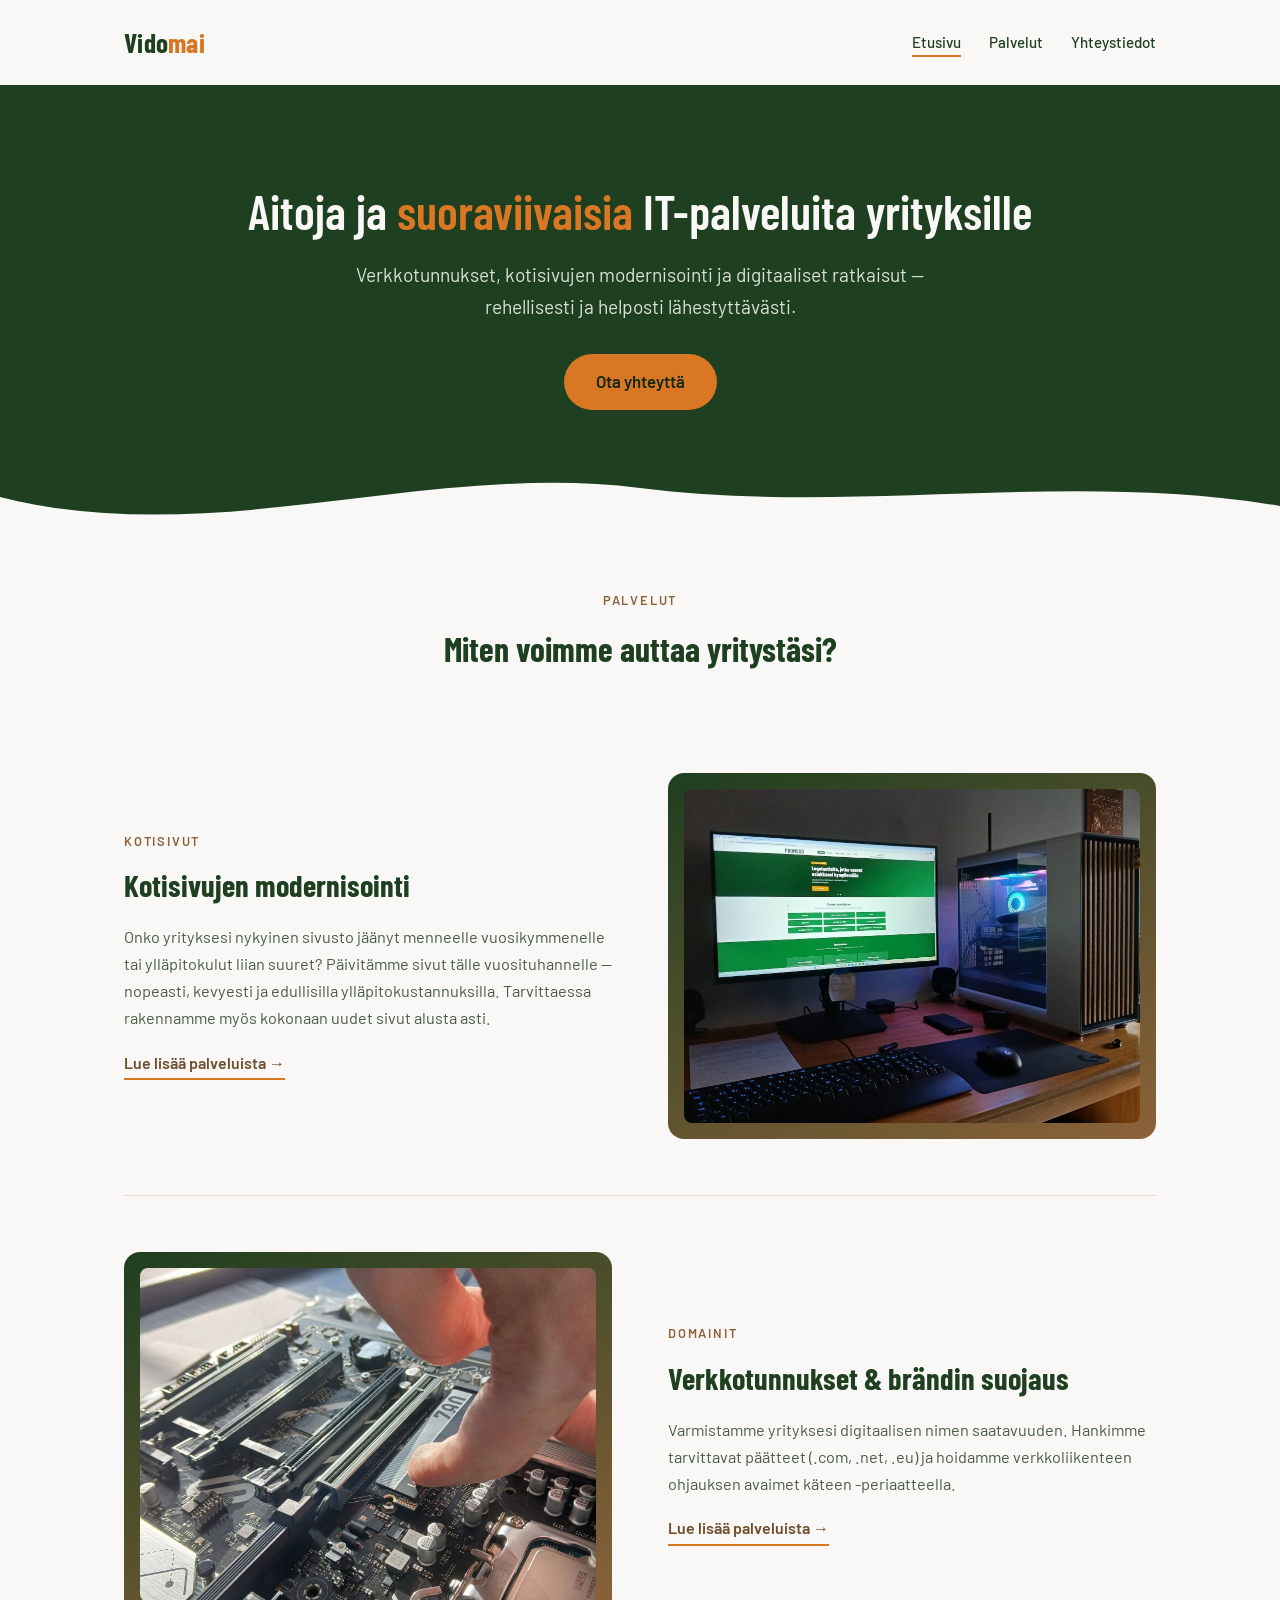
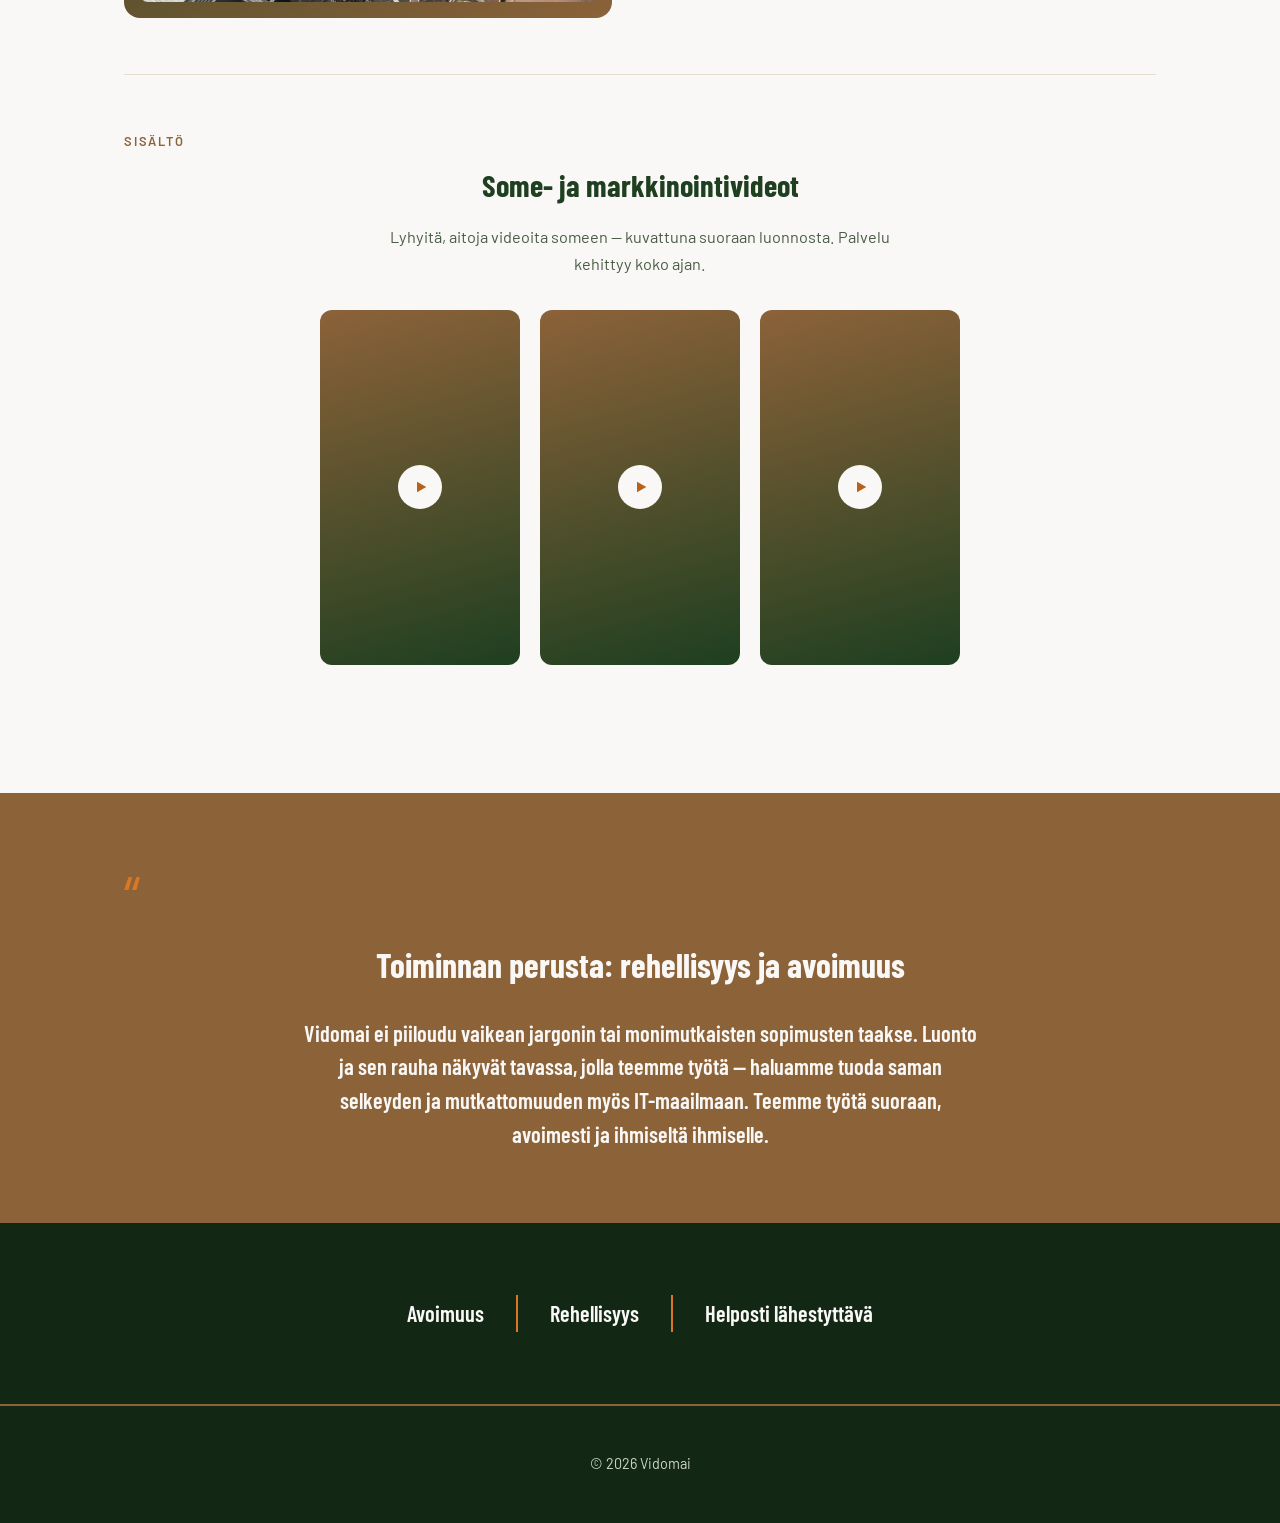
==== index.html @ c8756962 "Alusta Vidomai-kotisivut: etusivu, palvelut- ja yhteystiedot-sivut Luonnonteeman mukainen staattinen" ====
<!DOCTYPE html>
<html lang="fi">
<head>
  <meta charset="UTF-8">
  <meta name="viewport" content="width=device-width, initial-scale=1.0">
  <title>Vidomai — Kotisivut, domainit ja digitaaliset palvelut</title>
  <meta name="description" content="Vidomai tarjoaa aitoja, suoraviivaisia IT-palveluita yrityksille: verkkotunnukset, kotisivujen modernisointi ja digitaaliset ratkaisut.">
  <link rel="stylesheet" href="css/style.css">
</head>
<body>

  <header class="site-header">
    <div class="container">
      <a href="index.html" class="logo">Vido<span>mai</span></a>
      <nav class="main-nav" aria-label="Päävalikko">
        <ul>
          <li><a href="index.html" aria-current="page">Etusivu</a></li>
          <li><a href="palvelut.html">Palvelut</a></li>
          <li><a href="yhteystiedot.html">Yhteystiedot</a></li>
        </ul>
      </nav>
    </div>
  </header>

  <main>

    <section class="hero">
      <div class="container">
        <h1>Aitoja ja <em>suoraviivaisia</em> IT-palveluita yrityksille</h1>
        <p>
          Verkkotunnukset, kotisivujen modernisointi ja digitaaliset ratkaisut
          — rehellisesti ja helposti lähestyttävästi.
        </p>
        <a href="yhteystiedot.html" class="button">Ota yhteyttä</a>
      </div>
      <div class="wave-bottom" aria-hidden="true">
        <svg viewBox="0 0 1440 100" preserveAspectRatio="none">
          <path d="M0,40 C240,100 480,0 720,30 C960,60 1200,10 1440,50 L1440,100 L0,100 Z" fill="#f9f8f6"/>
        </svg>
      </div>
    </section>

    <section class="services">
      <div class="container">
        <span class="eyebrow">Palvelut</span>
        <h2>Miten voimme auttaa yritystäsi?</h2>

        <div class="feature-row">
          <div class="feature-text">
            <span class="eyebrow">Kotisivut</span>
            <h3>Kotisivujen modernisointi</h3>
            <p>
              Onko yrityksesi nykyinen sivusto jäänyt menneelle vuosikymmenelle
              tai ylläpitokulut liian suuret? Päivitämme sivut tälle
              vuosituhannelle — nopeasti, kevyesti ja edullisilla
              ylläpitokustannuksilla. Tarvittaessa rakennamme myös kokonaan
              uudet sivut alusta asti.
            </p>
            <a href="palvelut.html" class="link-arrow">Lue lisää palveluista &rarr;</a>
          </div>
          <div class="feature-media">
            <div class="media-placeholder">
              <img src="assets/images/kotisivujen-modernisointi.jpg" alt="Työpiste, jolla näkyy Promego-sivuston toteutus näytöllä">
            </div>
          </div>
        </div>

        <div class="feature-row reverse">
          <div class="feature-text">
            <span class="eyebrow">Domainit</span>
            <h3>Verkkotunnukset &amp; brändin suojaus</h3>
            <p>
              Varmistamme yrityksesi digitaalisen nimen saatavuuden. Hankimme
              tarvittavat päätteet (.com, .net, .eu) ja hoidamme
              verkkoliikenteen ohjauksen avaimet käteen -periaatteella.
            </p>
            <a href="palvelut.html" class="link-arrow">Lue lisää palveluista &rarr;</a>
          </div>
          <div class="feature-media">
            <div class="media-placeholder">
              <img src="assets/images/verkkotunnukset.jpg" alt="Läheiskuva emolevyn kokoamisesta">
            </div>
          </div>
        </div>

        <div class="feature-row video-showcase-row">
          <div class="feature-text">
            <span class="eyebrow">Sisältö</span>
            <h3>Some- ja markkinointivideot</h3>
            <p>
              Lyhyitä, aitoja videoita someen — kuvattuna suoraan luonnosta.
              Palvelu kehittyy koko ajan.
            </p>
            <!-- TODO: korvaa placeholder-ruudut oikeilla GoPro-klipeillä -->
            <div class="video-grid">
              <div class="video-tile">
                <span class="play-icon"><svg viewBox="0 0 24 24"><polygon points="6,4 20,12 6,20"/></svg></span>
              </div>
              <div class="video-tile">
                <span class="play-icon"><svg viewBox="0 0 24 24"><polygon points="6,4 20,12 6,20"/></svg></span>
              </div>
              <div class="video-tile">
                <span class="play-icon"><svg viewBox="0 0 24 24"><polygon points="6,4 20,12 6,20"/></svg></span>
              </div>
            </div>
          </div>
        </div>
      </div>
    </section>

    <section class="quote-section">
      <div class="container">
        <span class="quote-mark">&ldquo;</span>
        <h2>Toiminnan perusta: rehellisyys ja avoimuus</h2>
        <blockquote>
          Vidomai ei piiloudu vaikean jargonin tai monimutkaisten sopimusten
          taakse. Luonto ja sen rauha näkyvät tavassa, jolla teemme työtä —
          haluamme tuoda saman selkeyden ja mutkattomuuden myös IT-maailmaan.
          Teemme työtä suoraan, avoimesti ja ihmiseltä ihmiselle.
        </blockquote>
      </div>
    </section>

    <section class="values-section">
      <div class="container">
        <ul class="values-list">
          <li>Avoimuus</li>
          <li>Rehellisyys</li>
          <li>Helposti lähestyttävä</li>
        </ul>
      </div>
    </section>

  </main>

  <footer class="site-footer">
    <div class="container">
      <p>&copy; <span id="year"></span> Vidomai</p>
    </div>
  </footer>

  <script>
    document.getElementById('year').textContent = new Date().getFullYear();
  </script>

</body>
</html>
---- css/style.css ----
/* Vidomai.fi — tyylit v2
   Ilme: metsänvihreä, puunruskea, ruskan oranssi, luonnonvalkoinen — rohkea, näkyvä luontoteema */

/* ── FONTIT – Paikalliset (samat kuin promego.fi, ei verkkoyhteyttä tarvita) ── */
@font-face {
  font-display: swap;
  font-family: 'Barlow';
  font-style: normal;
  font-weight: 300;
  src: url('../fonts/barlow-v13-latin-300.woff2') format('woff2');
}
@font-face {
  font-display: swap;
  font-family: 'Barlow';
  font-style: normal;
  font-weight: 400;
  src: url('../fonts/barlow-v13-latin-regular.woff2') format('woff2');
}
@font-face {
  font-display: swap;
  font-family: 'Barlow';
  font-style: normal;
  font-weight: 500;
  src: url('../fonts/barlow-v13-latin-500.woff2') format('woff2');
}
@font-face {
  font-display: swap;
  font-family: 'Barlow';
  font-style: normal;
  font-weight: 600;
  src: url('../fonts/barlow-v13-latin-600.woff2') format('woff2');
}
@font-face {
  font-display: swap;
  font-family: 'Barlow Condensed';
  font-style: normal;
  font-weight: 400;
  src: url('../fonts/barlow-condensed-v13-latin-regular.woff2') format('woff2');
}
@font-face {
  font-display: swap;
  font-family: 'Barlow Condensed';
  font-style: normal;
  font-weight: 600;
  src: url('../fonts/barlow-condensed-v13-latin-600.woff2') format('woff2');
}
@font-face {
  font-display: swap;
  font-family: 'Barlow Condensed';
  font-style: normal;
  font-weight: 700;
  src: url('../fonts/barlow-condensed-v13-latin-700.woff2') format('woff2');
}
@font-face {
  font-display: swap;
  font-family: 'Barlow Condensed';
  font-style: normal;
  font-weight: 800;
  src: url('../fonts/barlow-condensed-v13-latin-800.woff2') format('woff2');
}

:root {
  --forest: #1e3f20;
  --forest-dark: #122814;
  --wood: #8c6239;
  --wood-dark: #6e4d2c;
  --autumn: #d97724;
  --autumn-dark: #b8611a;
  --natural-white: #f9f8f6;

  --text-on-light: #1e3f20;
  --text-muted-on-light: #4a5c46;

  --font-heading: "Barlow Condensed", "Arial Narrow", Arial, sans-serif;
  --font-body: "Barlow", -apple-system, BlinkMacSystemFont, "Segoe UI", Helvetica, Arial, sans-serif;

  --max-width: 1080px;
}

* {
  box-sizing: border-box;
}

html {
  scroll-behavior: smooth;
}

body {
  margin: 0;
  background: var(--natural-white);
  color: var(--text-on-light);
  font-family: var(--font-body);
  line-height: 1.65;
}

img {
  max-width: 100%;
  display: block;
}

a {
  color: inherit;
}

.container {
  max-width: var(--max-width);
  margin: 0 auto;
  padding: 0 24px;
}

/* Header */
.site-header {
  background: var(--natural-white);
  border-bottom: 3px solid var(--forest);
}

.site-header .container {
  display: flex;
  align-items: center;
  justify-content: space-between;
  flex-wrap: wrap;
  gap: 12px;
  padding-top: 20px;
  padding-bottom: 20px;
}

.logo {
  font-family: var(--font-heading);
  font-size: 1.7rem;
  font-weight: 700;
  color: var(--forest);
  text-decoration: none;
  letter-spacing: 0.01em;
}

.logo span {
  color: var(--autumn);
}

.main-nav ul {
  list-style: none;
  display: flex;
  flex-wrap: wrap;
  gap: 28px;
  margin: 0;
  padding: 0;
}

.main-nav a {
  text-decoration: none;
  color: var(--forest);
  font-weight: 500;
  font-size: 0.95rem;
  padding-bottom: 4px;
  border-bottom: 2px solid transparent;
}

.main-nav a:hover,
.main-nav a[aria-current="page"] {
  border-bottom-color: var(--autumn);
}

/* Hero */
.hero {
  position: relative;
  background: var(--forest);
  color: var(--natural-white);
  padding: 96px 0 140px;
  text-align: center;
  overflow: hidden;
}

.hero h1 {
  font-family: var(--font-heading);
  font-size: 3rem;
  line-height: 1.15;
  margin: 0 0 20px;
  font-weight: 600;
}

.hero h1 em {
  font-style: normal;
  color: var(--autumn);
}

.hero p {
  color: #d9e2d4;
  font-size: 1.2rem;
  max-width: 600px;
  margin: 0 auto 32px;
}

.wave-bottom {
  position: absolute;
  bottom: -1px;
  left: 0;
  width: 100%;
  line-height: 0;
}

.wave-bottom svg {
  width: 100%;
  height: 90px;
  display: block;
}

/* Buttons */
.button {
  display: inline-block;
  padding: 14px 32px;
  background: var(--autumn);
  color: var(--forest-dark);
  text-decoration: none;
  border-radius: 999px;
  font-size: 1.05rem;
  font-weight: 700;
  transition: background 0.2s ease, transform 0.2s ease;
}

.button:hover {
  background: var(--autumn-dark);
  transform: translateY(-2px);
}

.button-outline {
  display: inline-block;
  padding: 13px 30px;
  border: 2px solid var(--forest);
  color: var(--forest);
  text-decoration: none;
  border-radius: 999px;
  font-size: 1.05rem;
  font-weight: 600;
}

.button-outline:hover {
  background: var(--forest);
  color: var(--natural-white);
}

/* Sections */
section {
  padding: 72px 0;
}

section.services {
  background: var(--natural-white);
  padding-top: 40px;
}

.eyebrow {
  display: block;
  text-align: center;
  color: var(--wood);
  font-weight: 700;
  letter-spacing: 0.14em;
  text-transform: uppercase;
  font-size: 0.8rem;
  margin-bottom: 10px;
}

h2 {
  font-family: var(--font-heading);
  font-size: 2.1rem;
  margin: 0 0 40px;
  text-align: center;
  color: var(--forest);
}

/* Service cards */
.service-grid {
  display: grid;
  grid-template-columns: repeat(auto-fit, minmax(230px, 1fr));
  gap: 28px;
}

.service-card {
  background: var(--natural-white);
  border: 2px solid #e5decd;
  border-top: 5px solid var(--wood);
  border-radius: 10px;
  padding: 32px 26px;
}

.service-icon {
  width: 52px;
  height: 52px;
  border-radius: 50%;
  background: #fbe6d2;
  display: flex;
  align-items: center;
  justify-content: center;
  margin-bottom: 18px;
}

.service-icon svg {
  width: 26px;
  height: 26px;
  stroke: var(--autumn-dark);
}

.service-card h3 {
  font-family: var(--font-heading);
  font-size: 1.25rem;
  margin: 0 0 10px;
  color: var(--forest);
}

.service-card p {
  color: var(--text-muted-on-light);
  margin: 0;
  font-size: 0.96rem;
}

/* Feature rows (etusivun palveluesittely, teksti + kuva vuorotellen) */
.feature-row {
  display: flex;
  align-items: center;
  gap: 56px;
  padding: 56px 0;
  border-bottom: 1px solid #e5decd;
}

.feature-row:last-child {
  border-bottom: none;
}

.feature-row.reverse {
  flex-direction: row-reverse;
}

.feature-text,
.feature-media {
  flex: 1 1 0;
  min-width: 0;
}

.feature-text .eyebrow {
  text-align: left;
  margin-bottom: 8px;
}

.feature-text h3 {
  font-family: var(--font-heading);
  font-size: 1.9rem;
  color: var(--forest);
  margin: 0 0 14px;
}

.feature-text p {
  color: var(--text-muted-on-light);
  font-size: 1.02rem;
  margin: 0 0 18px;
}

.feature-text .link-arrow {
  display: inline-block;
  color: var(--wood-dark);
  font-weight: 600;
  text-decoration: none;
  border-bottom: 2px solid var(--autumn);
  padding-bottom: 2px;
}

.feature-text .link-arrow:hover {
  color: var(--autumn-dark);
}

/* Placeholder-kuvat: korvataan oikeilla valokuvilla/videoilla kun materiaalia on.
   Padding jättää gradientin näkyviin kehykseksi kuvan ympärille, kuva ei täytä koko laatikkoa. */
.media-placeholder {
  aspect-ratio: 4 / 3;
  border-radius: 16px;
  background: linear-gradient(155deg, var(--forest) 0%, var(--wood) 100%);
  padding: 16px;
  display: flex;
  align-items: center;
  justify-content: center;
}

.media-placeholder svg {
  width: 34%;
  height: 34%;
  stroke: var(--natural-white);
  opacity: 0.85;
}

.media-placeholder img {
  width: 100%;
  height: 100%;
  object-fit: cover;
  border-radius: 8px;
  display: block;
}

/* Video-osio */
.video-showcase-row .feature-text {
  flex-basis: 100%;
  text-align: center;
}

.video-showcase-row .feature-text p {
  max-width: 520px;
  margin-left: auto;
  margin-right: auto;
}

.video-grid {
  display: grid;
  grid-template-columns: repeat(3, 1fr);
  gap: 20px;
  max-width: 640px;
  margin: 32px auto 0;
}

.video-tile {
  position: relative;
  aspect-ratio: 9 / 16;
  border-radius: 12px;
  background: linear-gradient(165deg, var(--wood) 0%, var(--forest) 100%);
  padding: 10px;
}

.video-tile img,
.video-tile video {
  width: 100%;
  height: 100%;
  object-fit: cover;
  border-radius: 6px;
  display: block;
}

.video-tile .play-icon {
  position: absolute;
  top: 50%;
  left: 50%;
  transform: translate(-50%, -50%);
  width: 44px;
  height: 44px;
  border-radius: 50%;
  background: var(--natural-white);
  display: flex;
  align-items: center;
  justify-content: center;
}

.video-tile .play-icon svg {
  width: 16px;
  height: 16px;
  fill: var(--autumn-dark);
  margin-left: 2px;
}

@media (max-width: 700px) {
  .feature-row,
  .feature-row.reverse {
    flex-direction: column;
    gap: 24px;
    padding: 40px 0;
  }

  .feature-media {
    width: 100%;
  }
}

/* Contact */
.contact-section {
  text-align: center;
}

.contact-list {
  list-style: none;
  padding: 0;
  margin: 0 0 36px;
  display: flex;
  flex-direction: column;
  gap: 14px;
  font-size: 1.15rem;
}

.contact-list a {
  color: var(--forest);
  font-weight: 600;
  text-decoration: underline;
  text-decoration-color: var(--autumn);
  text-underline-offset: 4px;
}

/* Quote / why section */
.quote-section {
  background: var(--wood);
  color: var(--natural-white);
  position: relative;
}

.quote-section h2 {
  color: var(--natural-white);
  margin-bottom: 24px;
}

.quote-section blockquote {
  max-width: 680px;
  margin: 0 auto;
  text-align: center;
  font-family: var(--font-heading);
  font-size: 1.4rem;
  line-height: 1.5;
  font-weight: 600;
}

.quote-mark {
  font-family: var(--font-heading);
  font-size: 4rem;
  color: var(--autumn);
  display: block;
  line-height: 1;
  margin-bottom: 8px;
}

/* Values */
.values-section {
  background: var(--forest-dark);
  color: var(--natural-white);
}

.values-list {
  display: flex;
  justify-content: center;
  gap: 0;
  flex-wrap: wrap;
  list-style: none;
  padding: 0;
  margin: 0;
  text-align: center;
}

.values-list li {
  font-family: var(--font-heading);
  font-size: 1.4rem;
  font-weight: 600;
  padding: 0 32px;
  border-right: 2px solid var(--autumn);
}

.values-list li:last-child {
  border-right: none;
}

/* Footer */
.site-footer {
  background: var(--forest-dark);
  border-top: 2px solid var(--wood);
  padding: 32px 0;
  text-align: center;
  color: #cdd6c9;
  font-size: 0.9rem;
}

.site-footer a {
  color: var(--autumn);
  text-decoration: none;
}

@media (max-width: 700px) {
  .hero {
    padding: 72px 0 110px;
  }

  .hero h1 {
    font-size: 2.1rem;
  }

  .main-nav ul {
    gap: 16px;
  }

  .values-list li {
    border-right: none;
    padding: 6px 20px;
  }
}
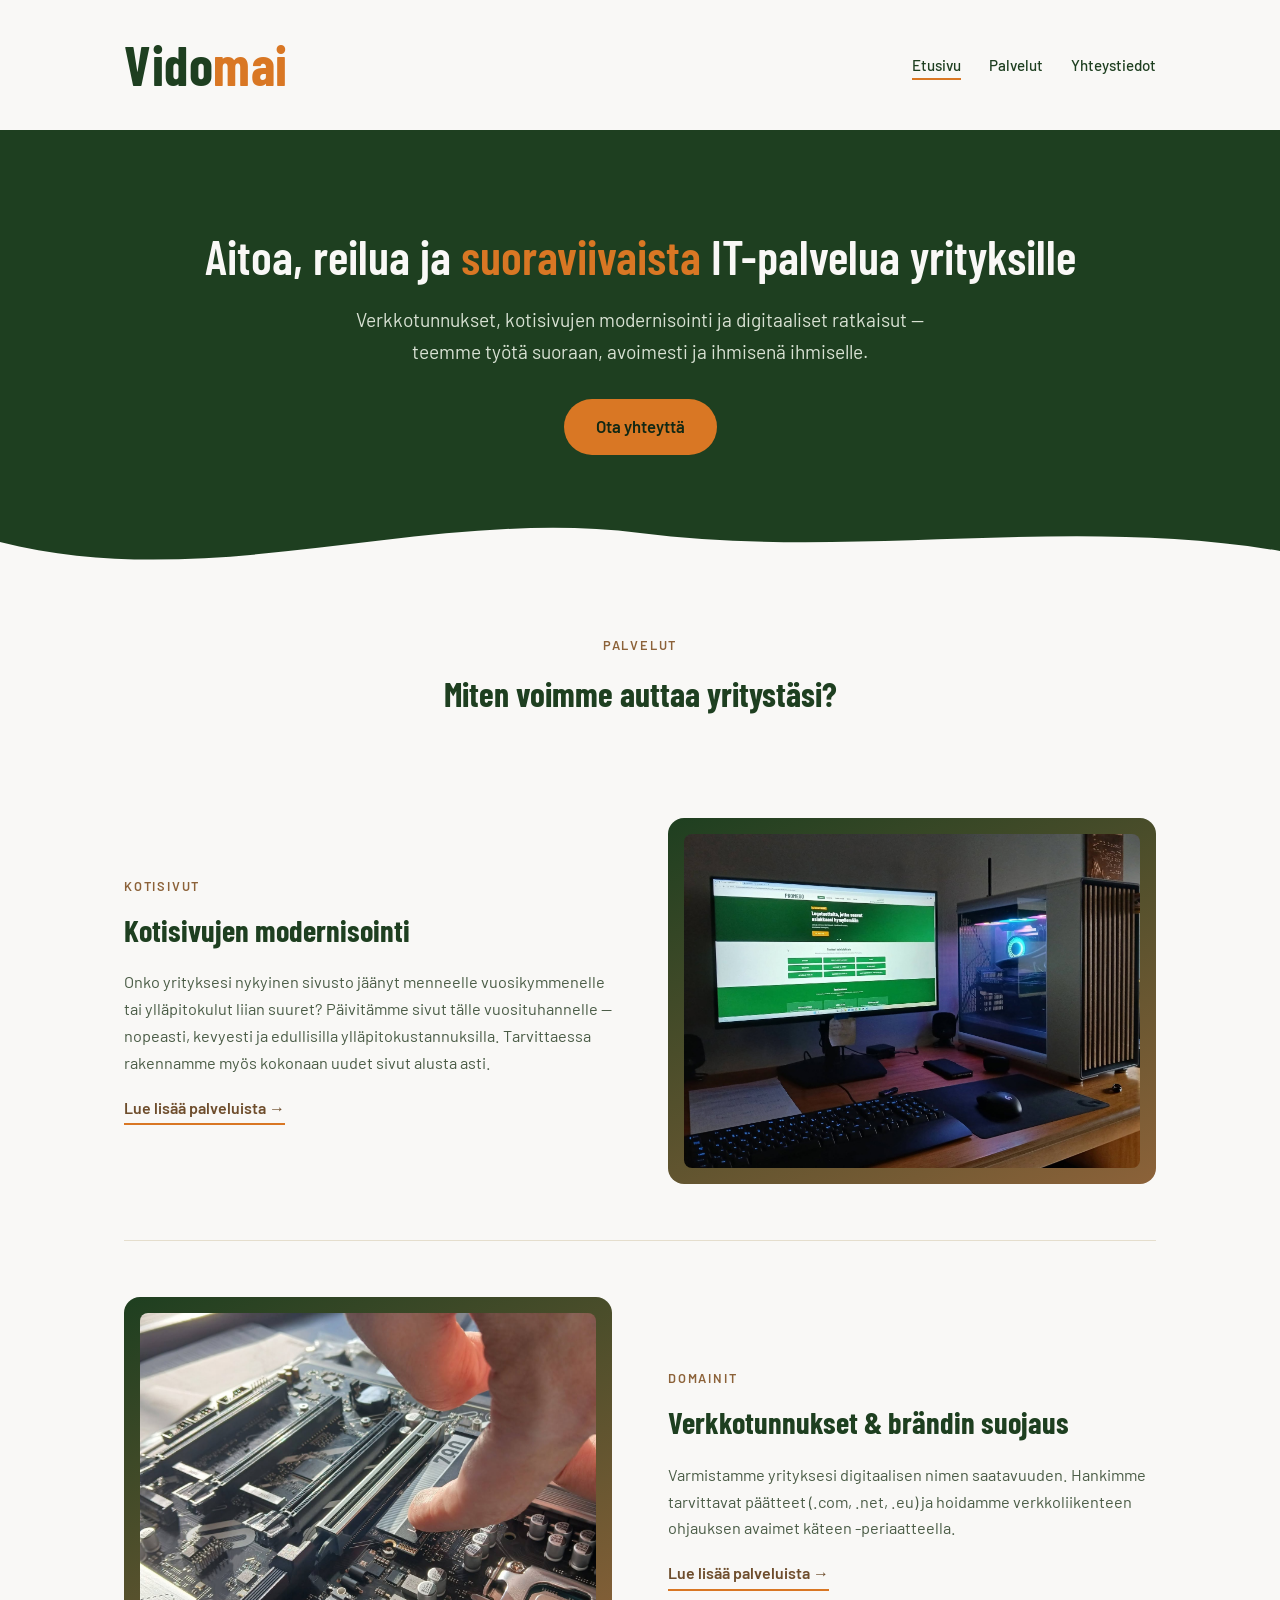
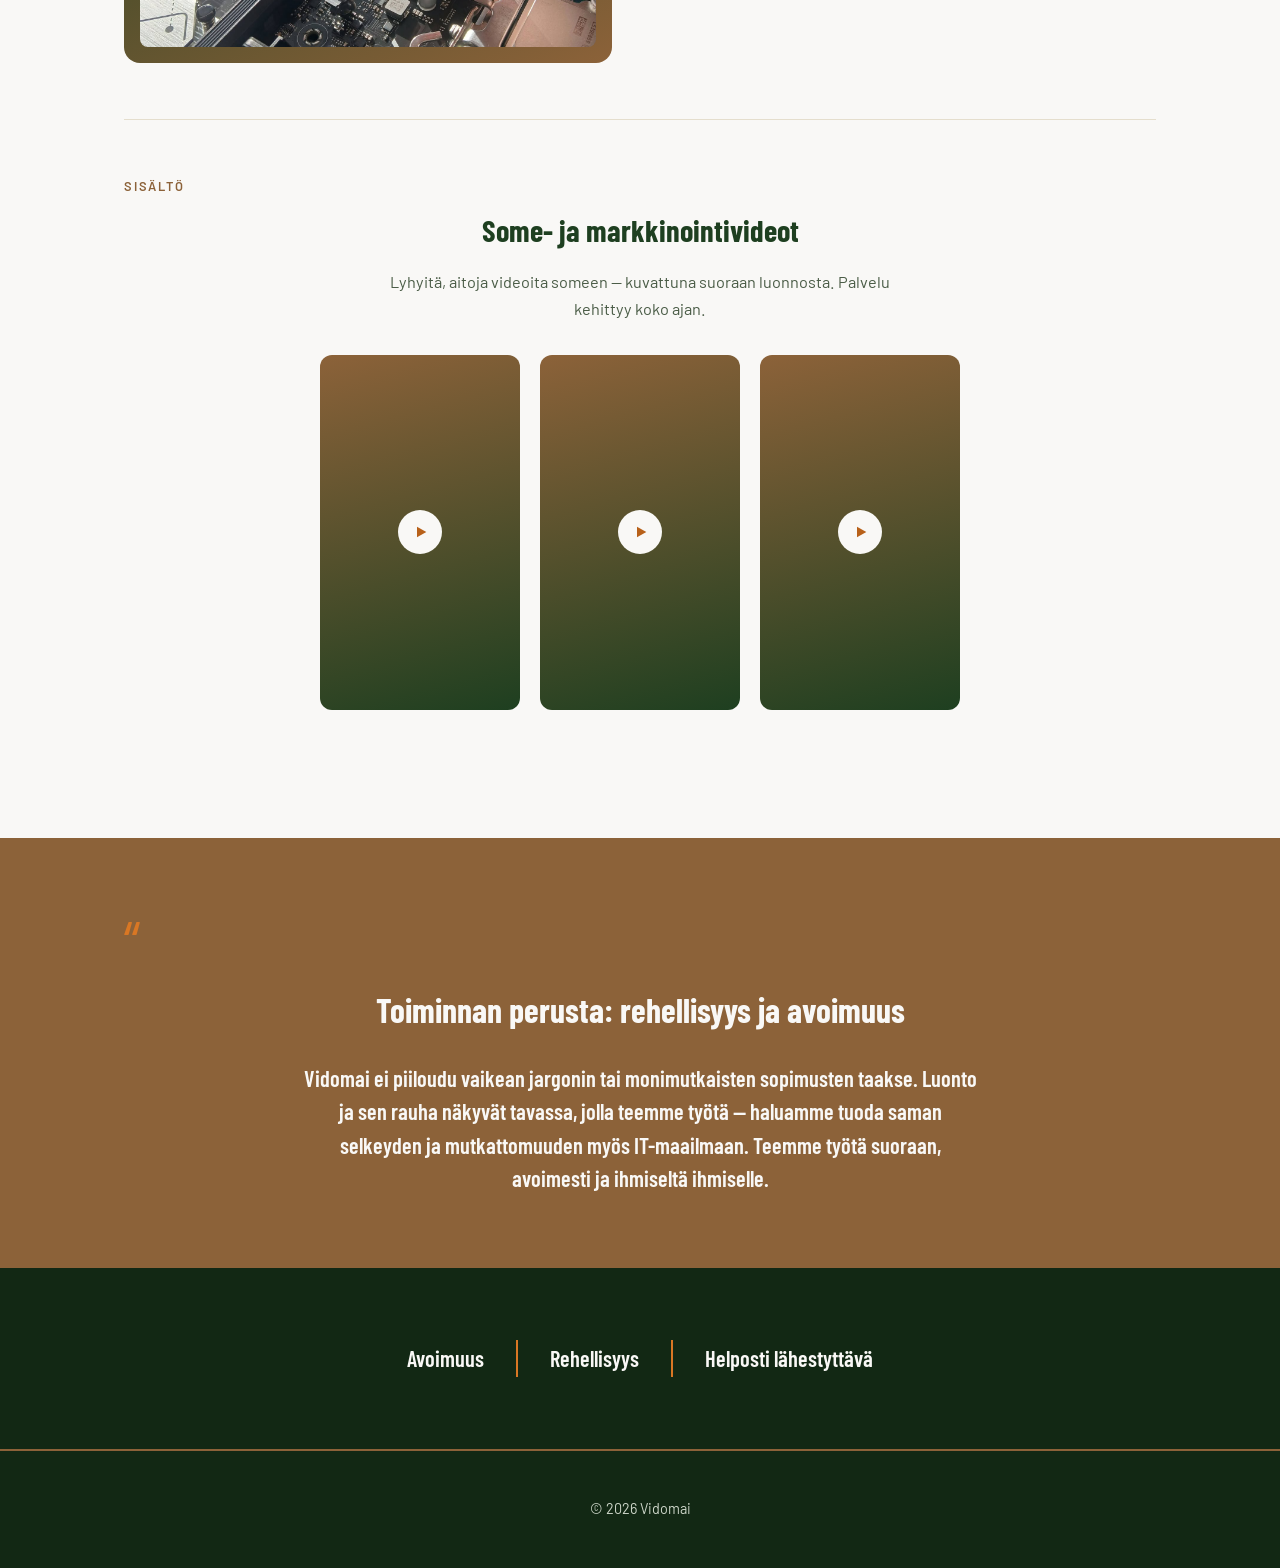
==== commit 8f9a192c: "Päivitä hero-osion otsikko ja teksti Co-Authored-By: Claude Sonnet 5 <noreply@anthropic.com>" ====
--- a/index.html
+++ b/index.html
@@ -26,10 +26,10 @@
 
     <section class="hero">
       <div class="container">
-        <h1>Aitoja ja <em>suoraviivaisia</em> IT-palveluita yrityksille</h1>
+        <h1>Aitoa, reilua ja <em>suoraviivaista</em> IT-palvelua yrityksille</h1>
         <p>
           Verkkotunnukset, kotisivujen modernisointi ja digitaaliset ratkaisut
-          — rehellisesti ja helposti lähestyttävästi.
+          — teemme työtä suoraan, avoimesti ja ihmisenä ihmiselle.
         </p>
         <a href="yhteystiedot.html" class="button">Ota yhteyttä</a>
       </div>
--- a/css/style.css
+++ b/css/style.css
@@ -126,7 +126,7 @@
 
 .logo {
   font-family: var(--font-heading);
-  font-size: 1.7rem;
+  font-size: 3.4rem;
   font-weight: 700;
   color: var(--forest);
   text-decoration: none;
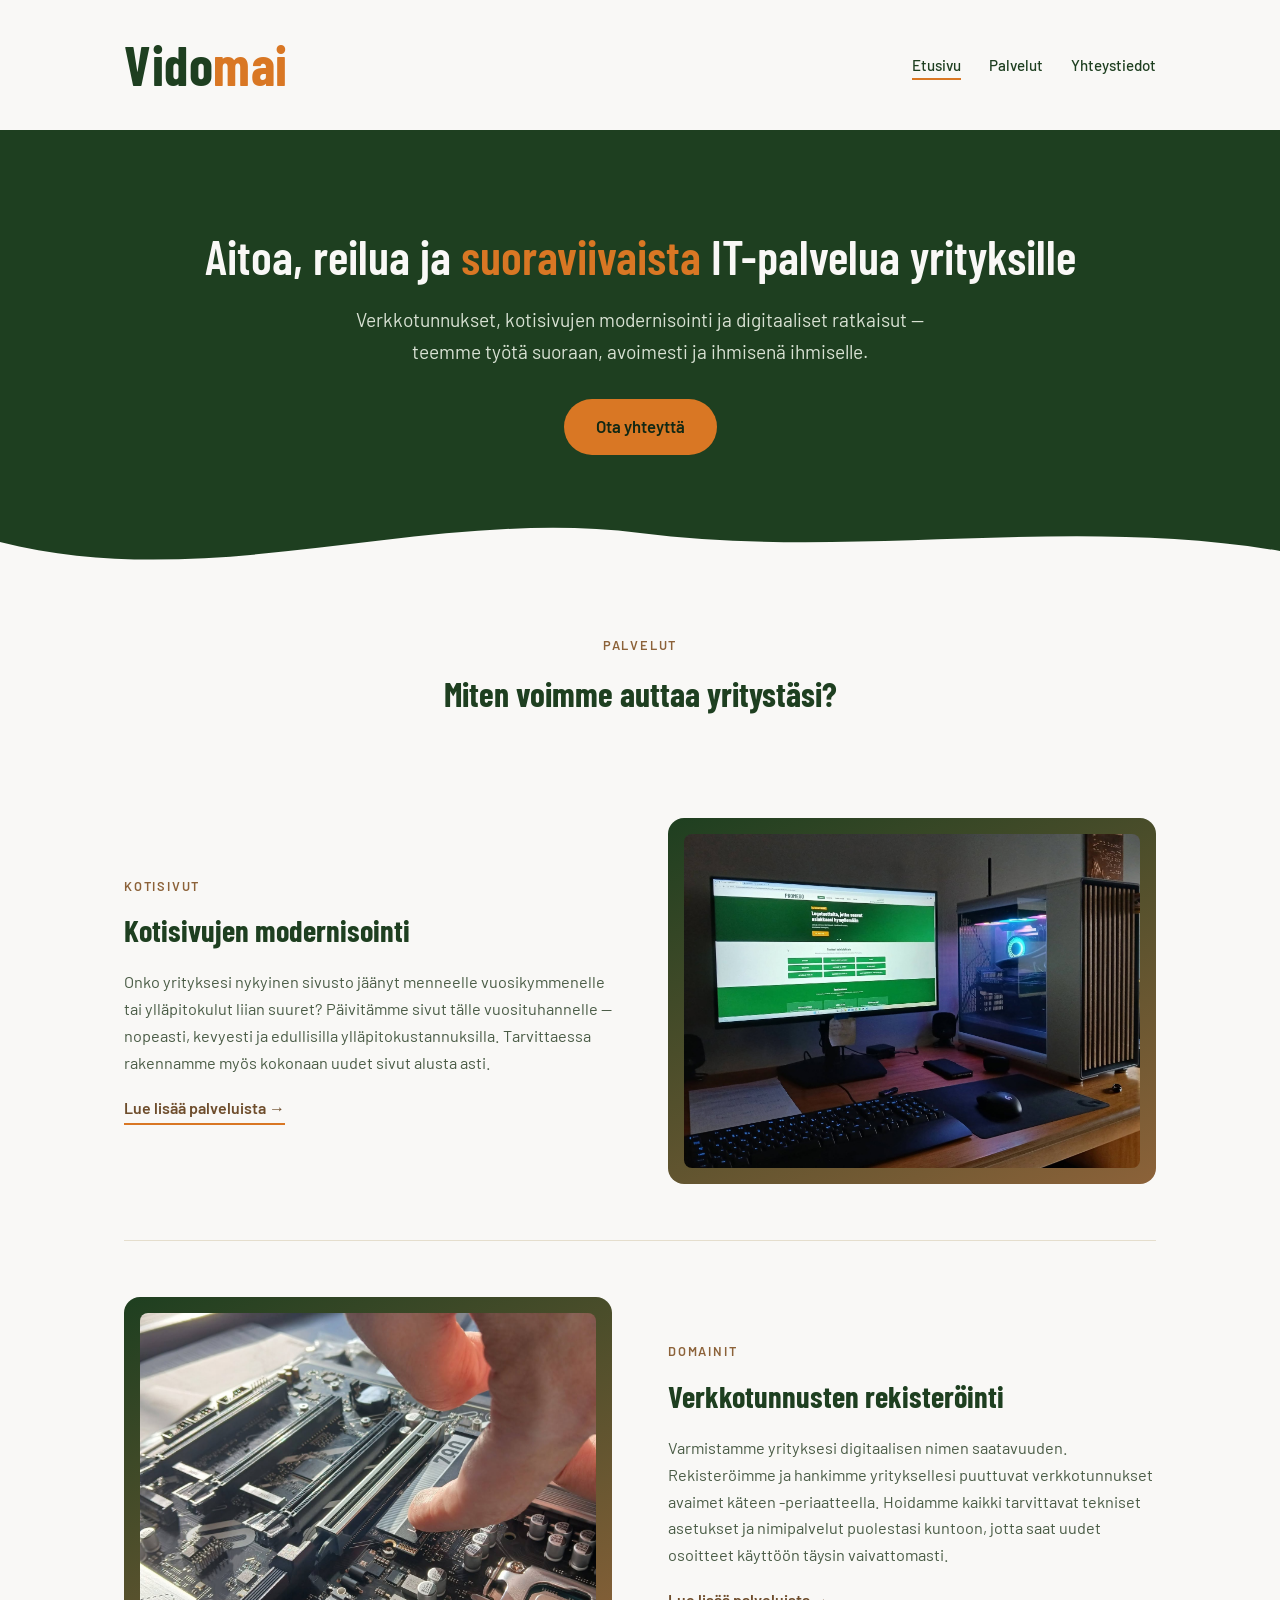
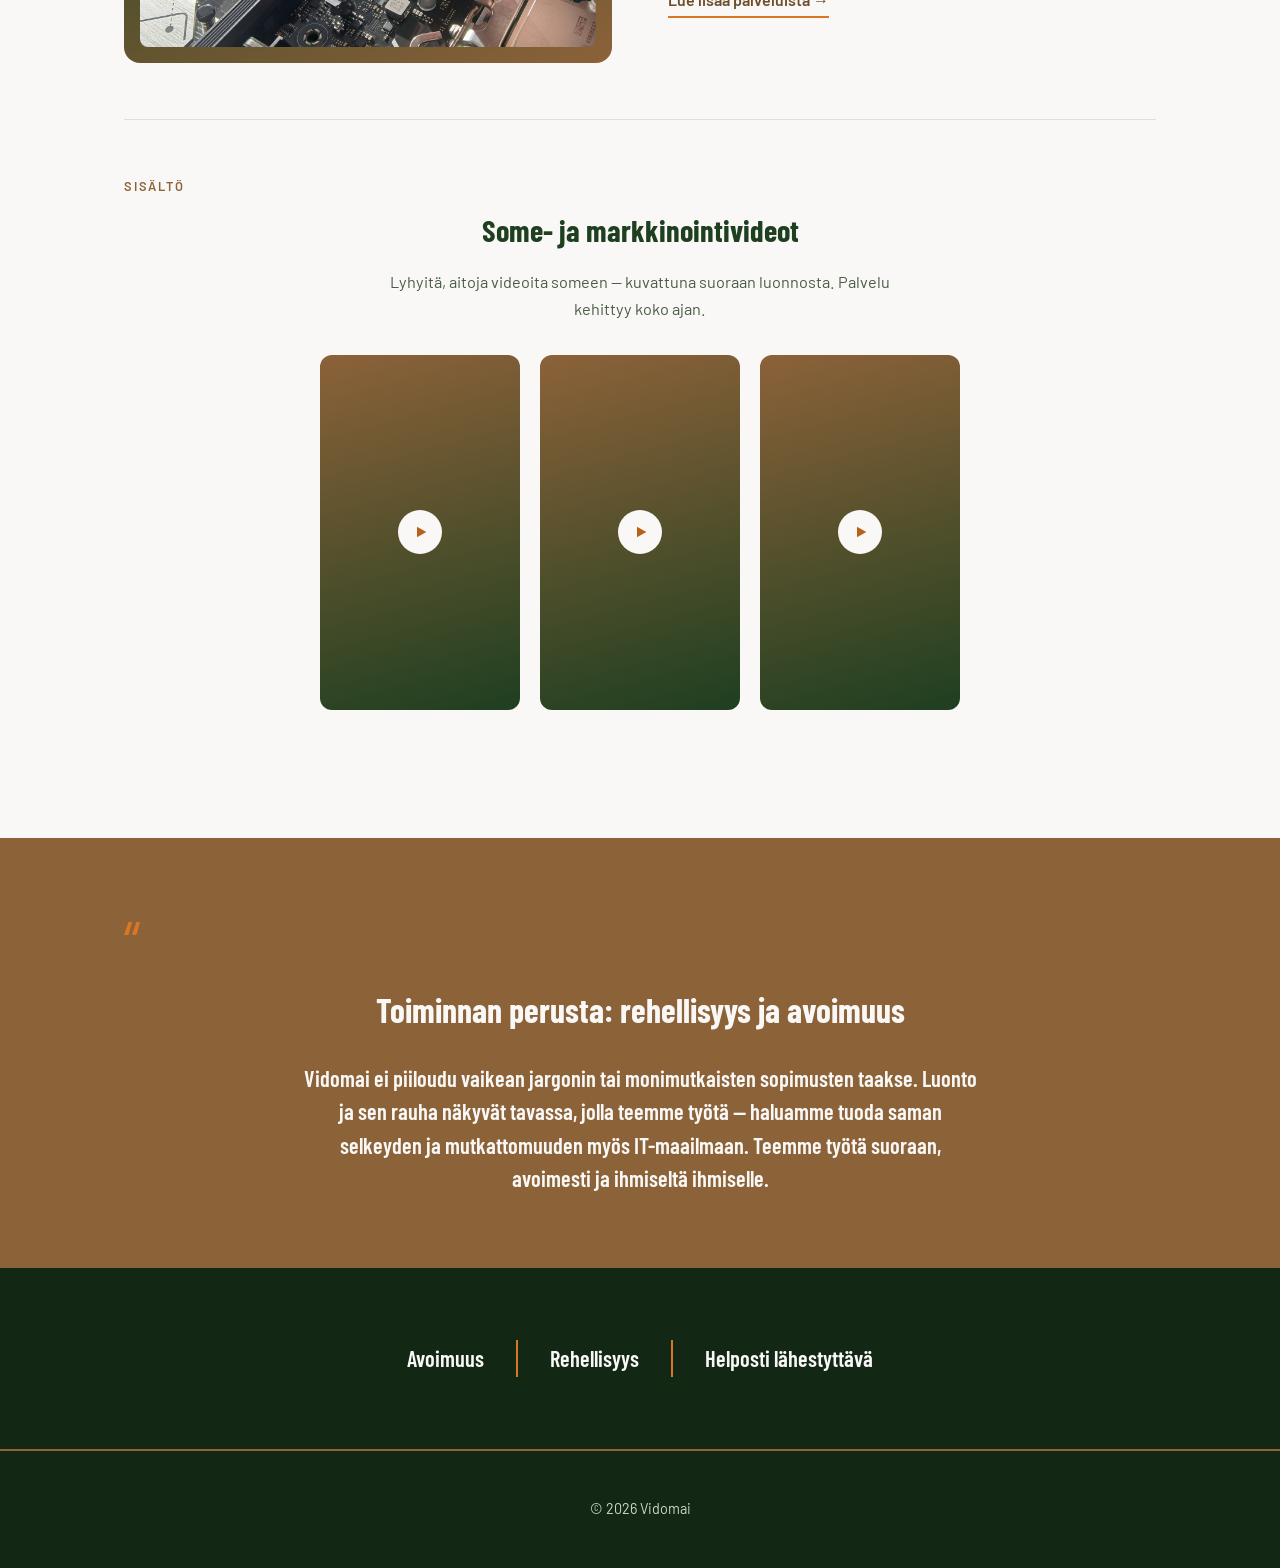
==== commit 7592fb88: "Päivitä verkkotunnukset-osion otsikko ja teksti Co-Authored-By: Claude Sonnet 5 <noreply@anthropic.c" ====
--- a/index.html
+++ b/index.html
@@ -68,11 +68,14 @@
         <div class="feature-row reverse">
           <div class="feature-text">
             <span class="eyebrow">Domainit</span>
-            <h3>Verkkotunnukset &amp; brändin suojaus</h3>
+            <h3>Verkkotunnusten rekisteröinti</h3>
             <p>
-              Varmistamme yrityksesi digitaalisen nimen saatavuuden. Hankimme
-              tarvittavat päätteet (.com, .net, .eu) ja hoidamme
-              verkkoliikenteen ohjauksen avaimet käteen -periaatteella.
+              Varmistamme yrityksesi digitaalisen nimen saatavuuden.
+              Rekisteröimme ja hankimme yrityksellesi puuttuvat
+              verkkotunnukset avaimet käteen -periaatteella. Hoidamme kaikki
+              tarvittavat tekniset asetukset ja nimipalvelut puolestasi
+              kuntoon, jotta saat uudet osoitteet käyttöön täysin
+              vaivattomasti.
             </p>
             <a href="palvelut.html" class="link-arrow">Lue lisää palveluista &rarr;</a>
           </div>
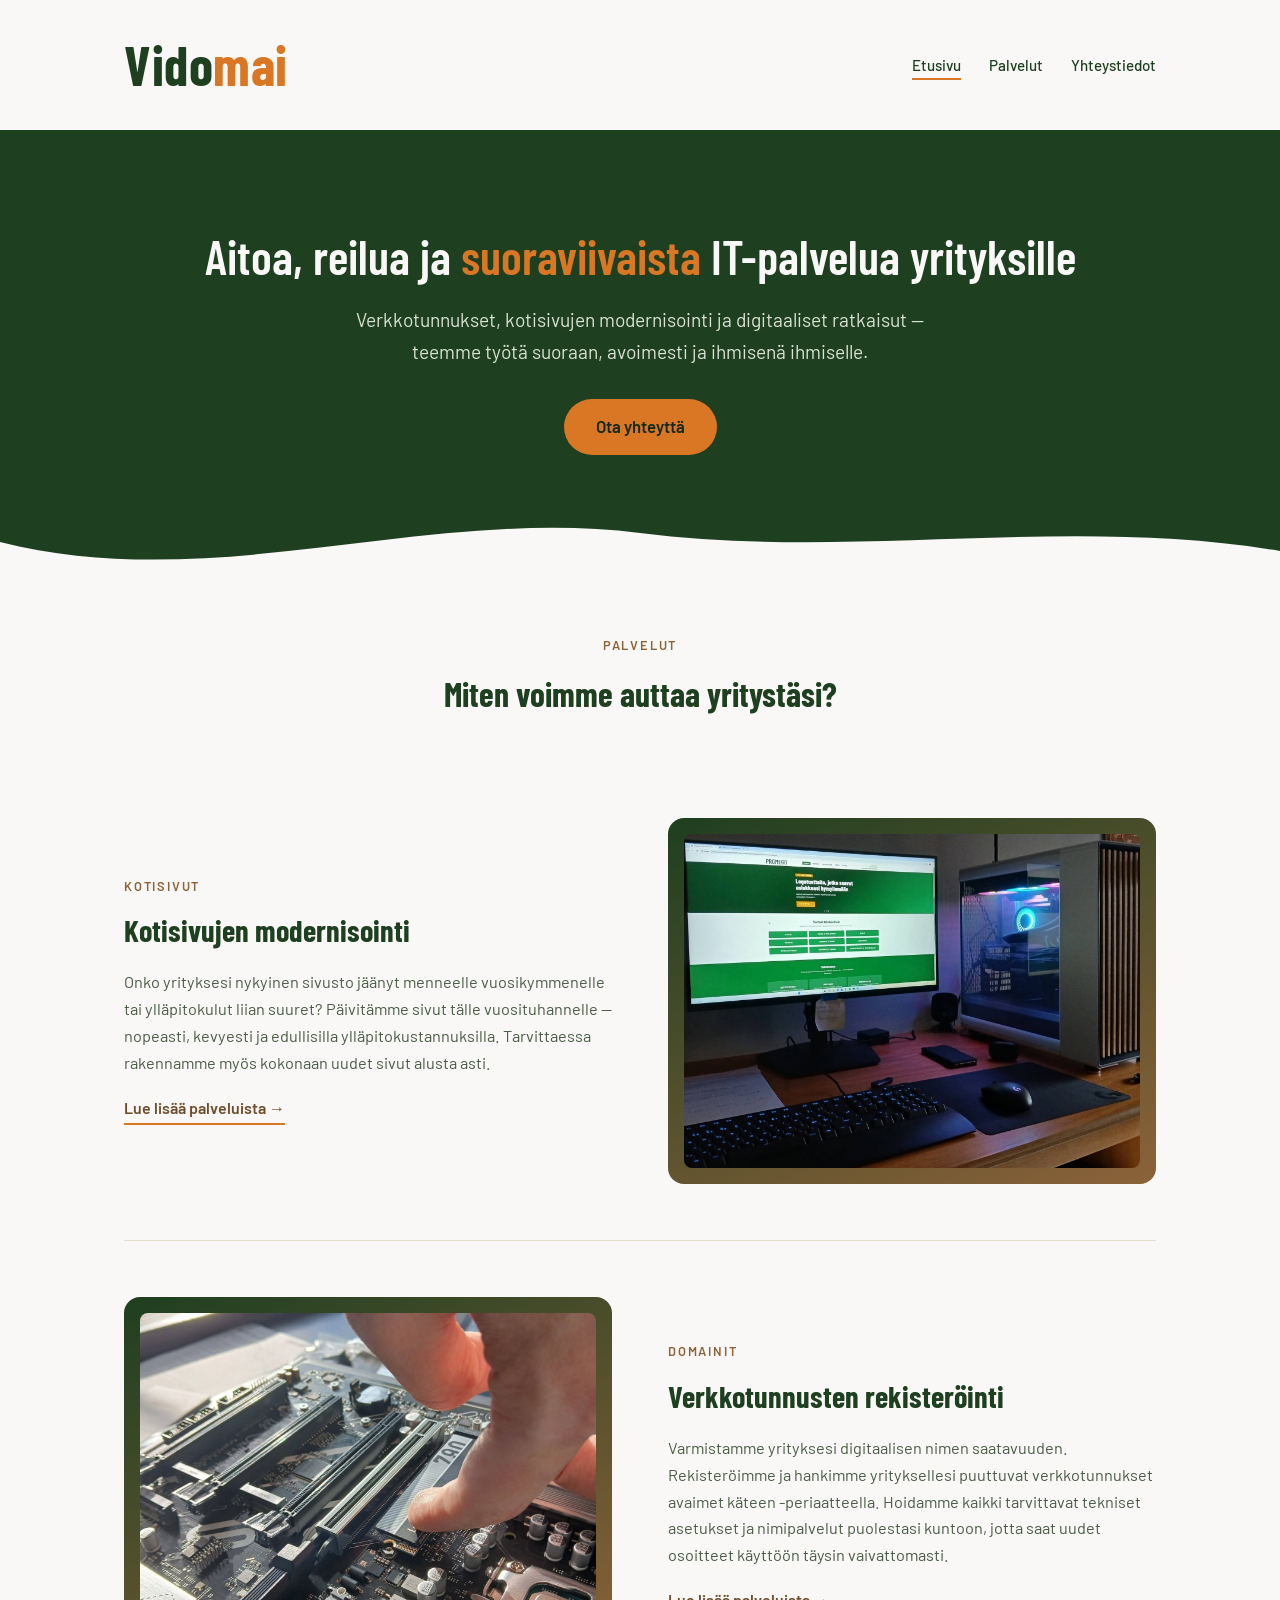
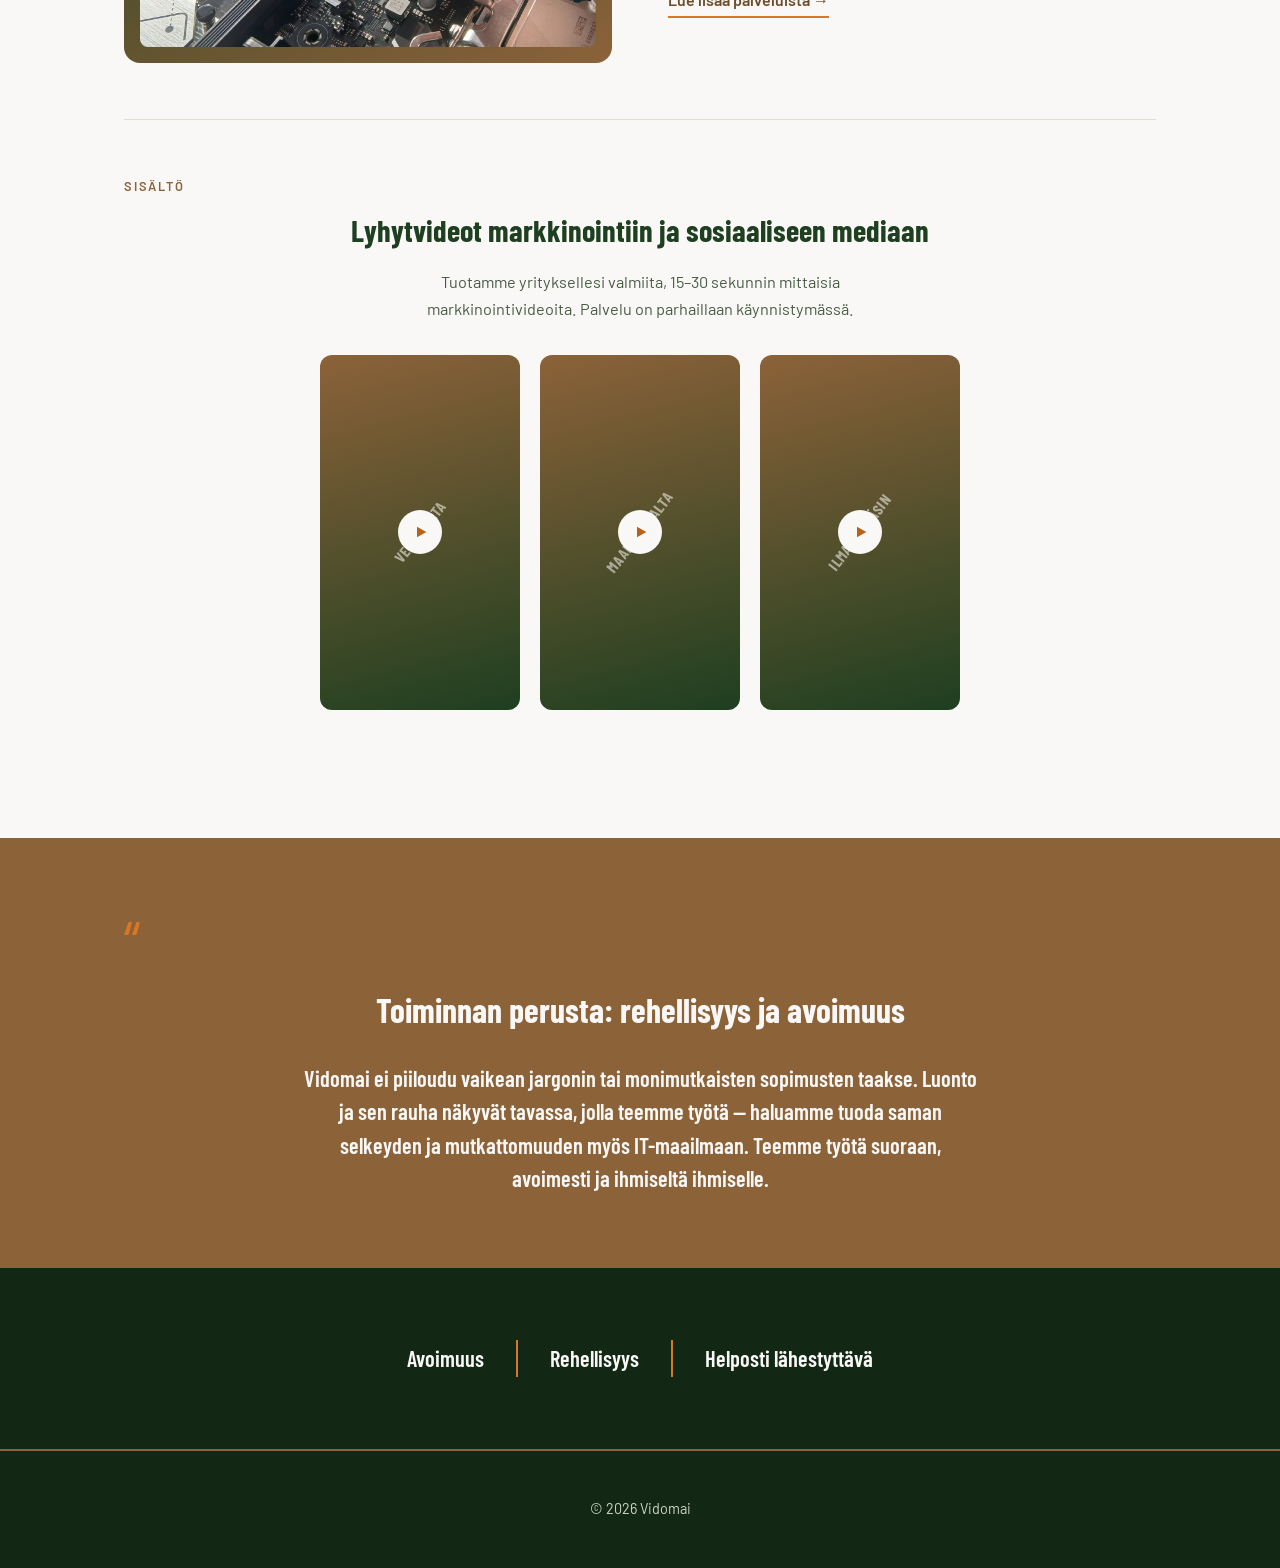
==== commit 2f1c1427: "Päivitä video-osion teksti ja lisää vinot vesileimat video-ruutuihin Co-Authored-By: Claude Sonnet 5" ====
--- a/index.html
+++ b/index.html
@@ -89,20 +89,23 @@
         <div class="feature-row video-showcase-row">
           <div class="feature-text">
             <span class="eyebrow">Sisältö</span>
-            <h3>Some- ja markkinointivideot</h3>
+            <h3>Lyhytvideot markkinointiin ja sosiaaliseen mediaan</h3>
             <p>
-              Lyhyitä, aitoja videoita someen — kuvattuna suoraan luonnosta.
-              Palvelu kehittyy koko ajan.
+              Tuotamme yrityksellesi valmiita, 15–30 sekunnin mittaisia
+              markkinointivideoita. Palvelu on parhaillaan käynnistymässä.
             </p>
             <!-- TODO: korvaa placeholder-ruudut oikeilla GoPro-klipeillä -->
             <div class="video-grid">
               <div class="video-tile">
+                <span class="tile-watermark">Veden alta</span>
                 <span class="play-icon"><svg viewBox="0 0 24 24"><polygon points="6,4 20,12 6,20"/></svg></span>
               </div>
               <div class="video-tile">
+                <span class="tile-watermark">Maan pinnalta</span>
                 <span class="play-icon"><svg viewBox="0 0 24 24"><polygon points="6,4 20,12 6,20"/></svg></span>
               </div>
               <div class="video-tile">
+                <span class="tile-watermark">Ilmasta käsin</span>
                 <span class="play-icon"><svg viewBox="0 0 24 24"><polygon points="6,4 20,12 6,20"/></svg></span>
               </div>
             </div>
--- a/css/style.css
+++ b/css/style.css
@@ -419,6 +419,22 @@
   border-radius: 12px;
   background: linear-gradient(165deg, var(--wood) 0%, var(--forest) 100%);
   padding: 10px;
+  overflow: hidden;
+}
+
+.video-tile .tile-watermark {
+  position: absolute;
+  top: 50%;
+  left: 50%;
+  transform: translate(-50%, -50%) rotate(-52deg);
+  color: rgba(249, 248, 246, 0.55);
+  font-family: var(--font-heading);
+  font-weight: 700;
+  font-size: 0.95rem;
+  text-transform: uppercase;
+  letter-spacing: 0.06em;
+  white-space: nowrap;
+  pointer-events: none;
 }
 
 .video-tile img,
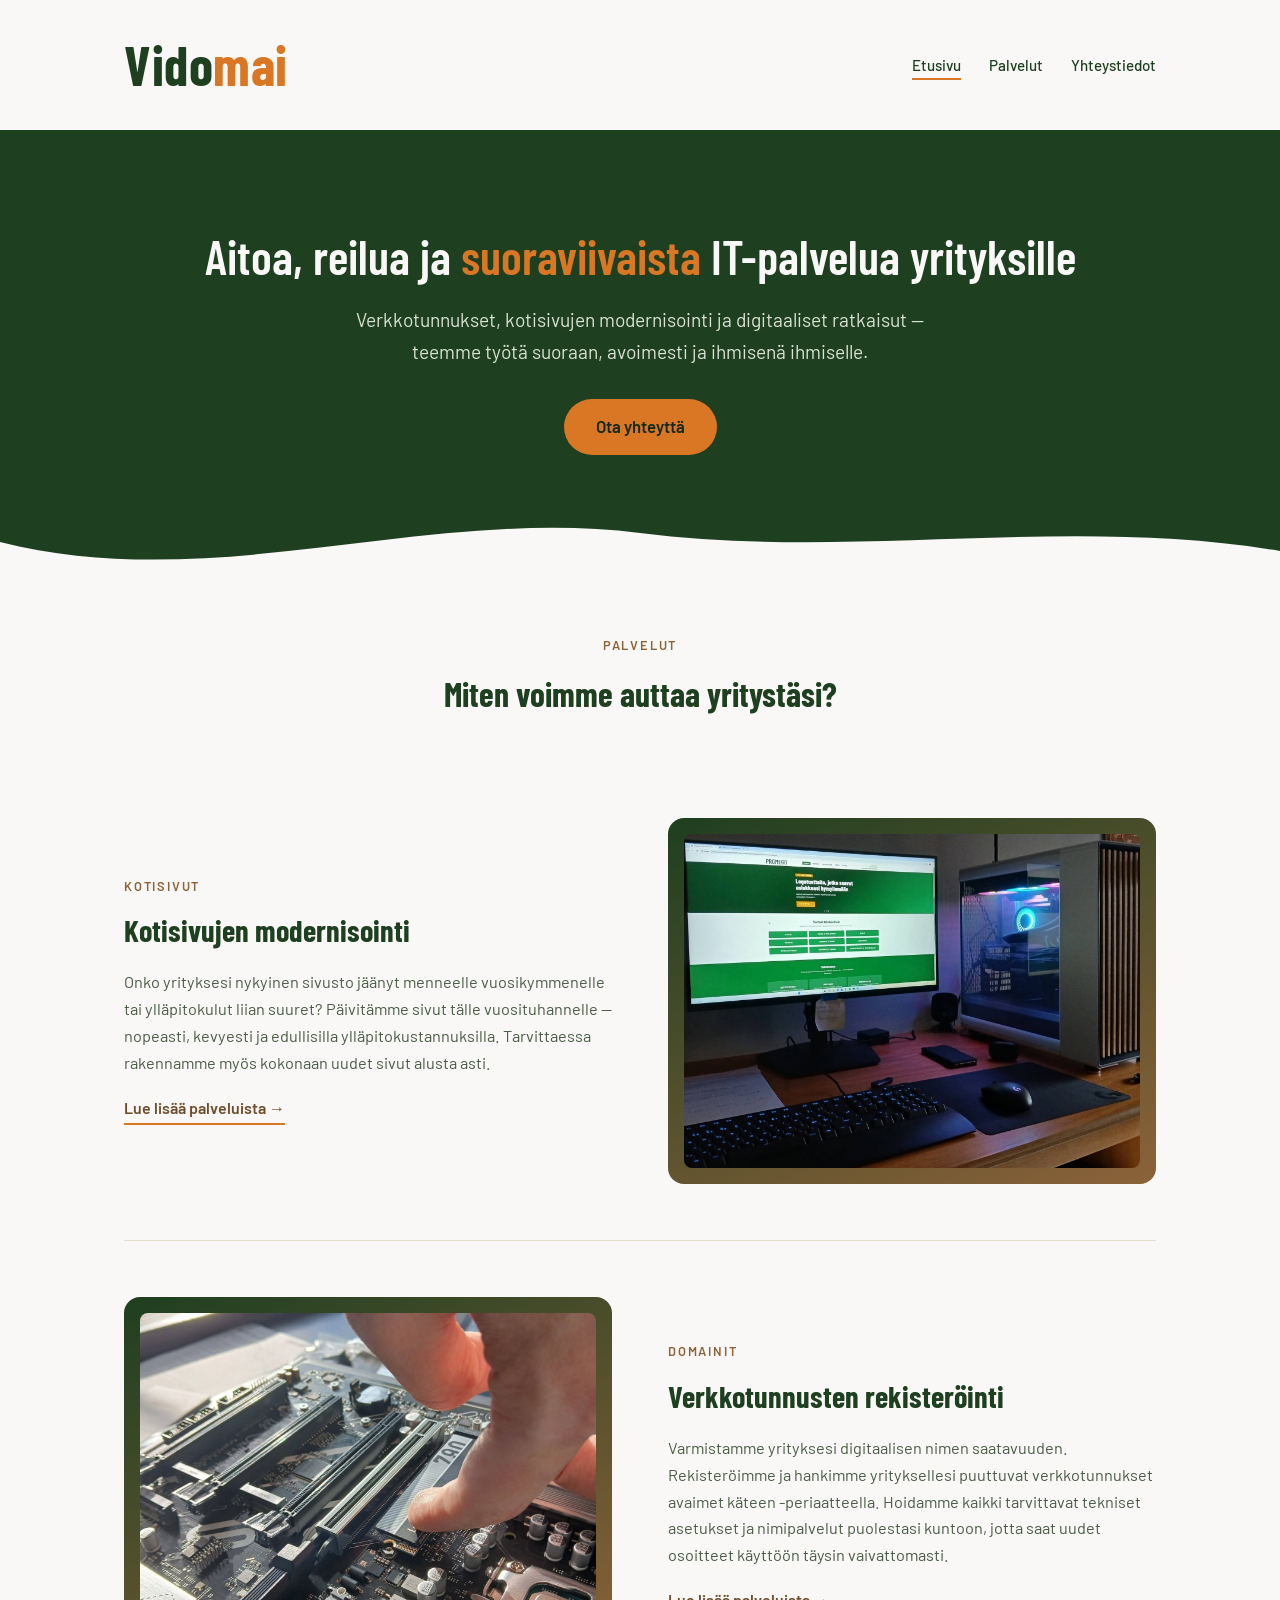
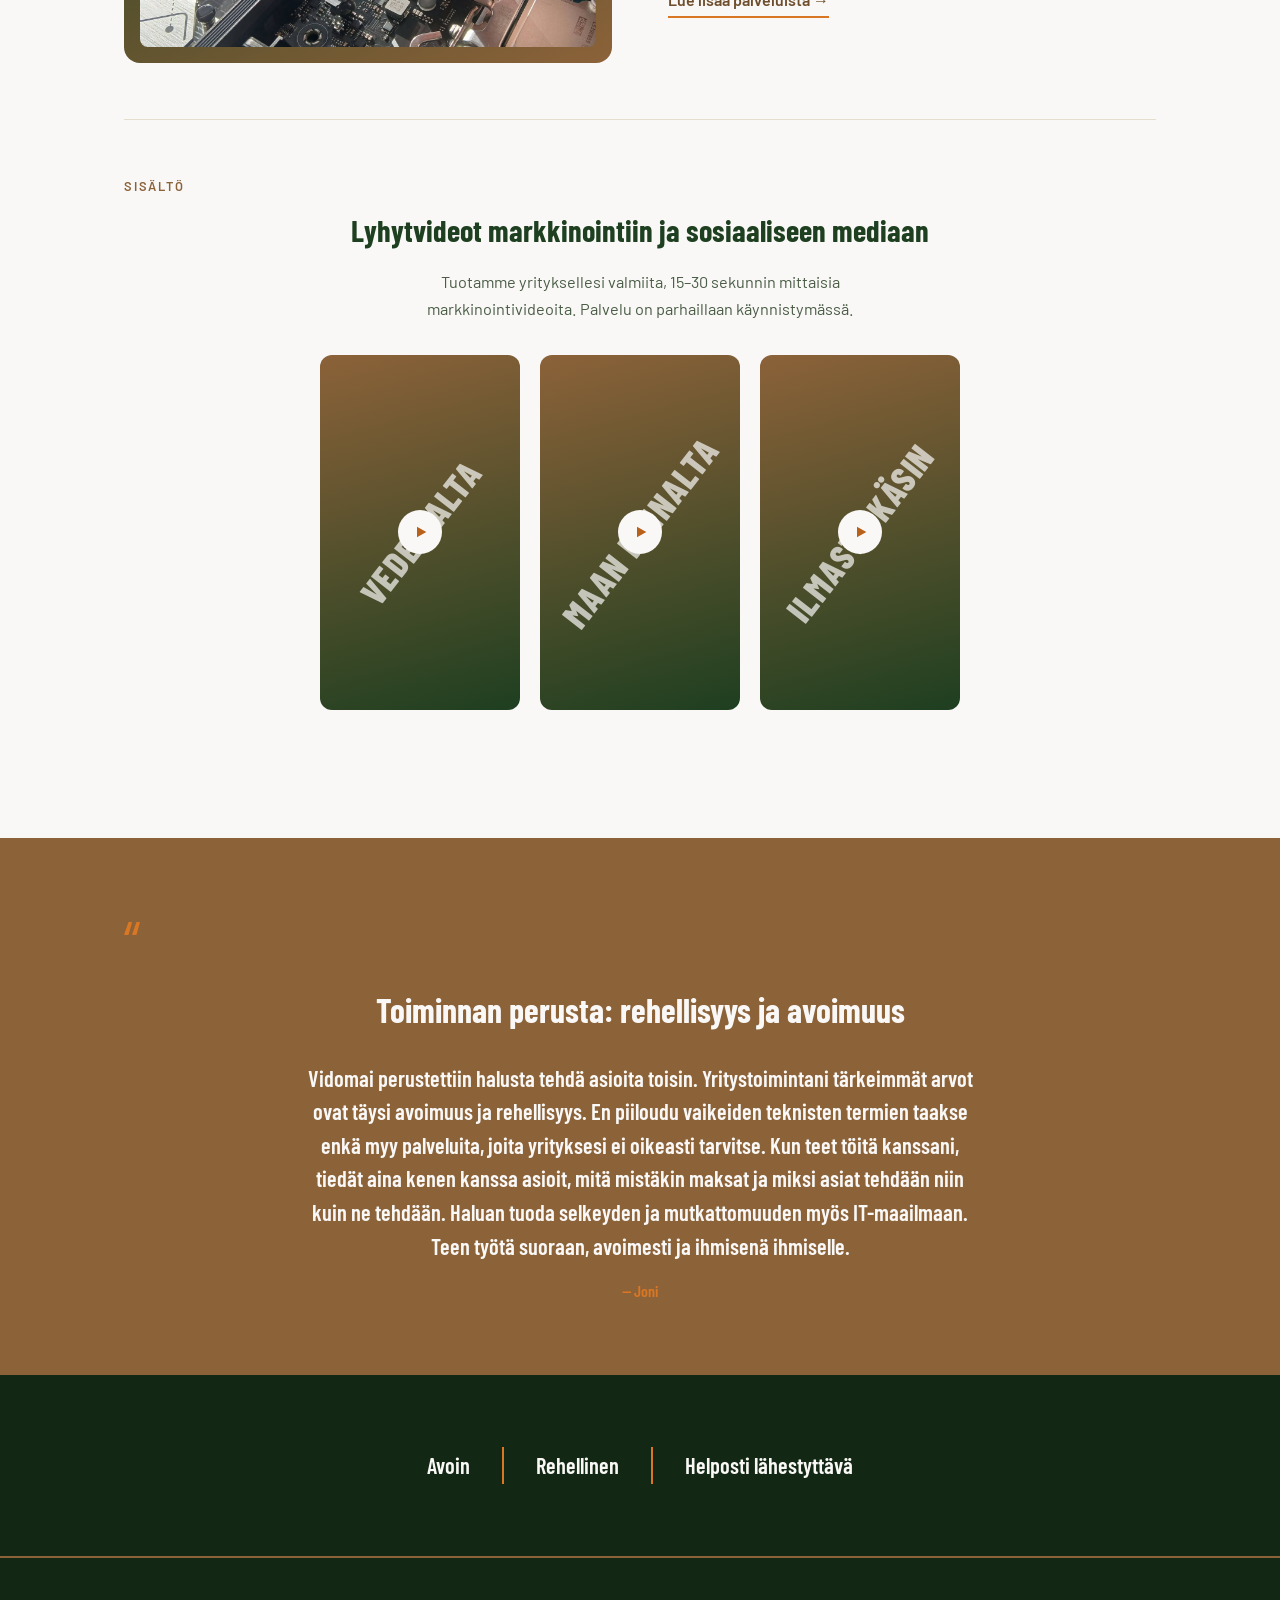
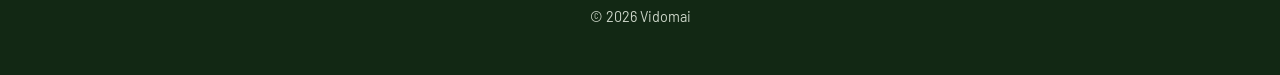
==== commit 1edb5656: "Päivitä Toiminnan perusta -osion teksti henkilökohtaisemmaksi ja arvot Co-Authored-By: Claude Sonnet" ====
--- a/index.html
+++ b/index.html
@@ -119,10 +119,15 @@
         <span class="quote-mark">&ldquo;</span>
         <h2>Toiminnan perusta: rehellisyys ja avoimuus</h2>
         <blockquote>
-          Vidomai ei piiloudu vaikean jargonin tai monimutkaisten sopimusten
-          taakse. Luonto ja sen rauha näkyvät tavassa, jolla teemme työtä —
-          haluamme tuoda saman selkeyden ja mutkattomuuden myös IT-maailmaan.
-          Teemme työtä suoraan, avoimesti ja ihmiseltä ihmiselle.
+          Vidomai perustettiin halusta tehdä asioita toisin. Yritystoimintani
+          tärkeimmät arvot ovat täysi avoimuus ja rehellisyys. En piiloudu
+          vaikeiden teknisten termien taakse enkä myy palveluita, joita
+          yrityksesi ei oikeasti tarvitse. Kun teet töitä kanssani, tiedät
+          aina kenen kanssa asioit, mitä mistäkin maksat ja miksi asiat
+          tehdään niin kuin ne tehdään. Haluan tuoda selkeyden ja
+          mutkattomuuden myös IT-maailmaan. Teen työtä suoraan, avoimesti ja
+          ihmisenä ihmiselle.
+          <span class="quote-signature">— Joni</span>
         </blockquote>
       </div>
     </section>
@@ -130,8 +135,8 @@
     <section class="values-section">
       <div class="container">
         <ul class="values-list">
-          <li>Avoimuus</li>
-          <li>Rehellisyys</li>
+          <li>Avoin</li>
+          <li>Rehellinen</li>
           <li>Helposti lähestyttävä</li>
         </ul>
       </div>
--- a/css/style.css
+++ b/css/style.css
@@ -427,12 +427,12 @@
   top: 50%;
   left: 50%;
   transform: translate(-50%, -50%) rotate(-52deg);
-  color: rgba(249, 248, 246, 0.55);
-  font-family: var(--font-heading);
-  font-weight: 700;
-  font-size: 0.95rem;
+  color: rgba(249, 248, 246, 0.7);
+  font-family: var(--font-heading);
+  font-weight: 800;
+  font-size: 2.25rem;
   text-transform: uppercase;
-  letter-spacing: 0.06em;
+  letter-spacing: 0.04em;
   white-space: nowrap;
   pointer-events: none;
 }
@@ -480,27 +480,197 @@
   }
 }
 
-/* Contact */
-.contact-section {
-  text-align: center;
-}
-
-.contact-list {
-  list-style: none;
-  padding: 0;
-  margin: 0 0 36px;
+/* Yhteydenottolomake */
+.contact-layout {
+  display: grid;
+  grid-template-columns: 1.3fr 1fr;
+  gap: 48px;
+  align-items: start;
+}
+
+.form-section h2 {
+  text-align: left;
+  margin-bottom: 8px;
+}
+
+.form-section .intro {
+  color: var(--text-muted-on-light);
+  margin: 0 0 28px;
+}
+
+.form-grid {
+  display: grid;
+  grid-template-columns: 1fr 1fr;
+  gap: 20px;
+}
+
+.form-group.full {
+  grid-column: 1 / -1;
+}
+
+.form-group label {
+  display: block;
+  font-weight: 600;
+  font-size: 0.9rem;
+  color: var(--forest);
+  margin-bottom: 6px;
+}
+
+.form-group input,
+.form-group textarea {
+  width: 100%;
+  padding: 12px 14px;
+  border: 2px solid #e5decd;
+  border-radius: 8px;
+  font-family: var(--font-body);
+  font-size: 1rem;
+  color: var(--text-on-light);
+  background: var(--natural-white);
+}
+
+.form-group input:focus,
+.form-group textarea:focus {
+  outline: none;
+  border-color: var(--autumn);
+}
+
+.form-group textarea {
+  min-height: 140px;
+  resize: vertical;
+}
+
+.form-submit {
+  grid-column: 1 / -1;
+}
+
+.btn-submit {
+  display: inline-block;
+  padding: 14px 32px;
+  background: var(--autumn);
+  color: var(--forest-dark);
+  border: none;
+  border-radius: 999px;
+  font-size: 1.05rem;
+  font-weight: 700;
+  font-family: var(--font-body);
+  cursor: pointer;
+  transition: background 0.2s ease, transform 0.2s ease;
+}
+
+.btn-submit:hover:not(:disabled) {
+  background: var(--autumn-dark);
+  transform: translateY(-2px);
+}
+
+.btn-submit:disabled {
+  opacity: 0.6;
+  cursor: not-allowed;
+}
+
+.form-note {
+  font-size: 0.8rem;
+  color: var(--text-muted-on-light);
+  margin: 10px 0 0;
+}
+
+.success-msg {
+  display: none;
+  grid-column: 1 / -1;
+  background: #eaf1e6;
+  border: 1px solid var(--forest);
+  color: var(--forest-dark);
+  padding: 14px 18px;
+  border-radius: 8px;
+  font-weight: 600;
+}
+
+/* Yhteystietokortti */
+.contact-card {
+  border: 2px solid #e5decd;
+  border-radius: 14px;
+  overflow: hidden;
+  background: var(--natural-white);
+}
+
+.contact-card-header {
+  background: var(--forest);
+  color: var(--natural-white);
+  padding: 24px;
+}
+
+.contact-card-header h3 {
+  font-family: var(--font-heading);
+  font-size: 1.3rem;
+  margin: 0 0 6px;
+}
+
+.contact-card-header p {
+  margin: 0;
+  font-size: 0.85rem;
+  color: #d9e2d4;
+}
+
+.contact-card-body {
+  padding: 24px;
+}
+
+.contact-card-body .company-name {
+  font-family: var(--font-heading);
+  font-size: 1.2rem;
+  color: var(--forest);
+  margin-bottom: 18px;
+}
+
+.contact-items {
   display: flex;
   flex-direction: column;
-  gap: 14px;
-  font-size: 1.15rem;
-}
-
-.contact-list a {
+  gap: 16px;
+}
+
+.contact-item span {
+  display: block;
+  font-size: 0.72rem;
+  text-transform: uppercase;
+  letter-spacing: 0.06em;
+  color: var(--wood);
+  font-weight: 700;
+  margin-bottom: 2px;
+}
+
+.contact-item p {
+  margin: 0;
+  color: var(--text-on-light);
+  font-weight: 600;
+}
+
+.contact-item a {
   color: var(--forest);
   font-weight: 600;
   text-decoration: underline;
   text-decoration-color: var(--autumn);
-  text-underline-offset: 4px;
+  text-underline-offset: 3px;
+}
+
+.contact-card-footer {
+  padding: 16px 24px;
+  border-top: 1px solid #e5decd;
+  background: #f4f0e8;
+  font-size: 0.85rem;
+  color: var(--text-muted-on-light);
+}
+
+@media (max-width: 700px) {
+  .contact-layout {
+    grid-template-columns: 1fr;
+  }
+
+  .form-grid {
+    grid-template-columns: 1fr;
+  }
+
+  .form-group.full {
+    grid-column: auto;
+  }
 }
 
 /* Quote / why section */
@@ -523,6 +693,15 @@
   font-size: 1.4rem;
   line-height: 1.5;
   font-weight: 600;
+}
+
+.quote-section .quote-signature {
+  display: block;
+  margin-top: 16px;
+  font-family: var(--font-heading);
+  font-size: 1rem;
+  font-weight: 600;
+  color: var(--autumn);
 }
 
 .quote-mark {
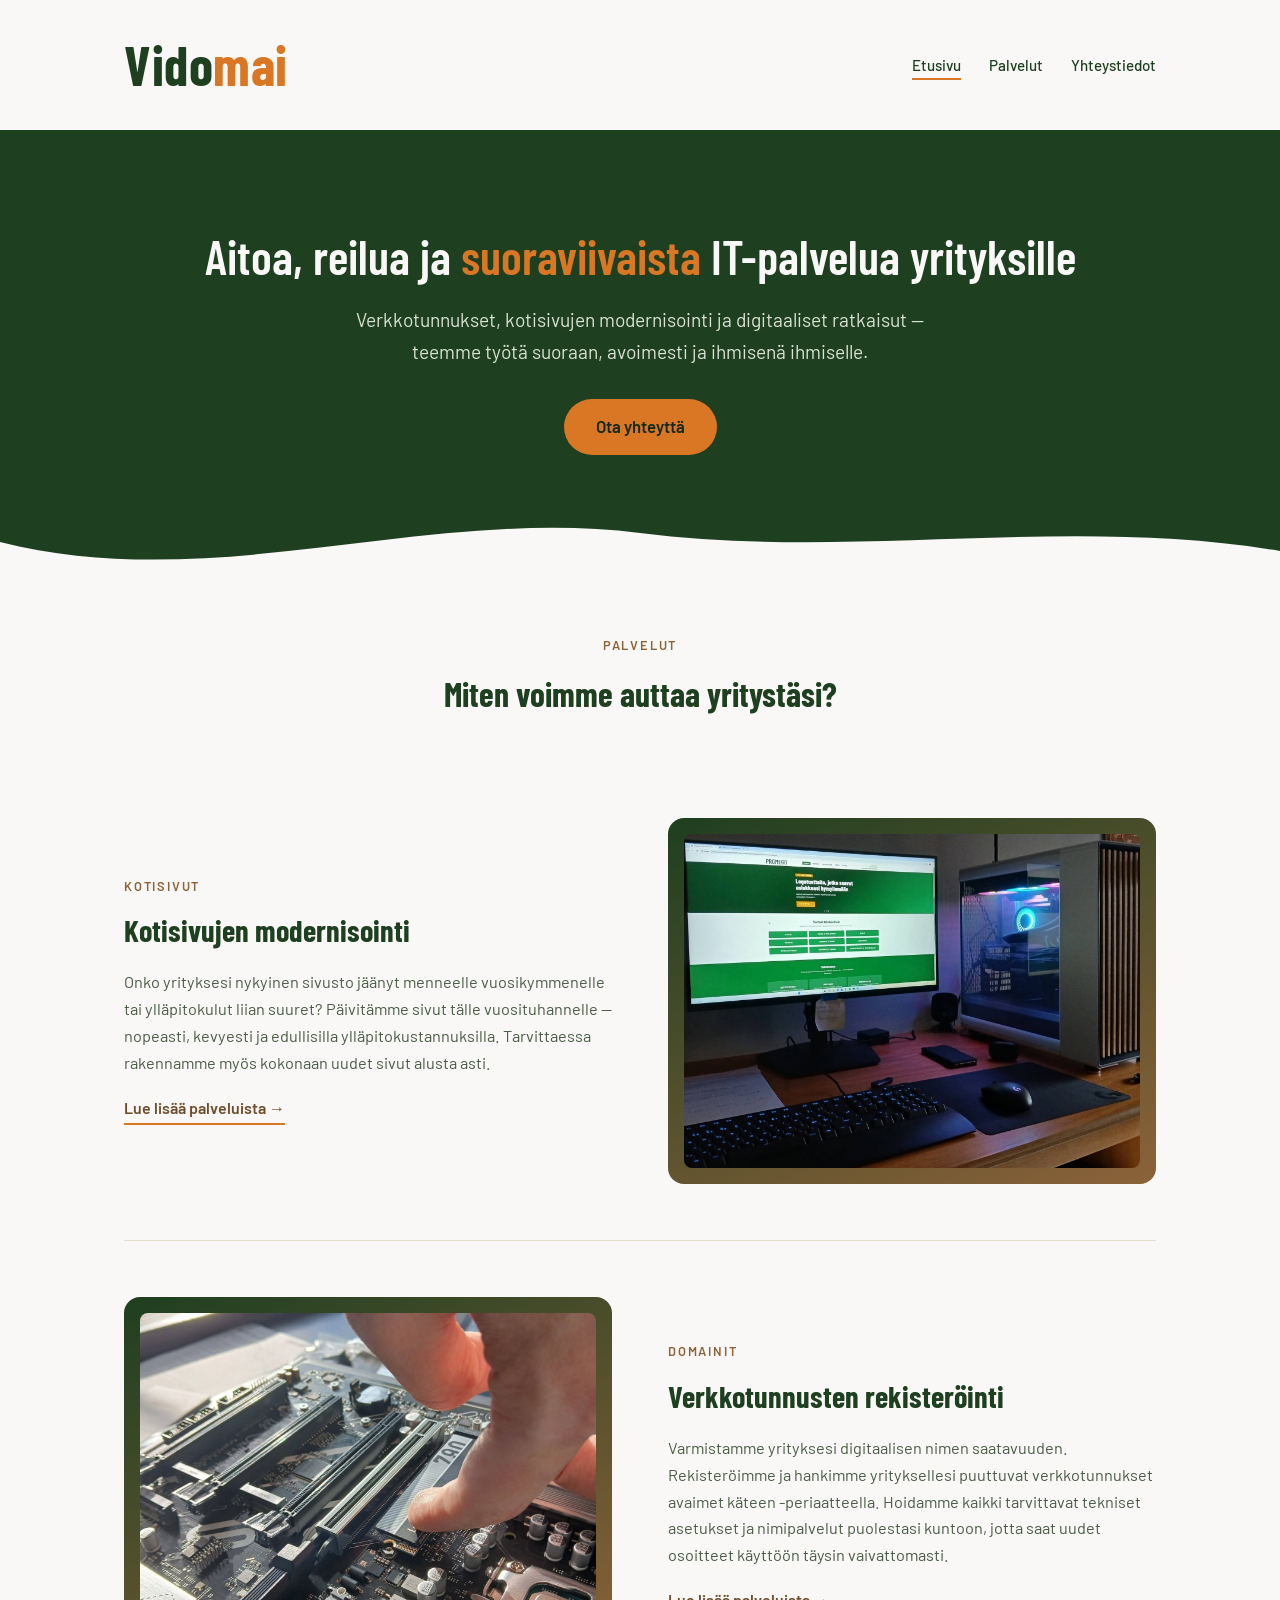
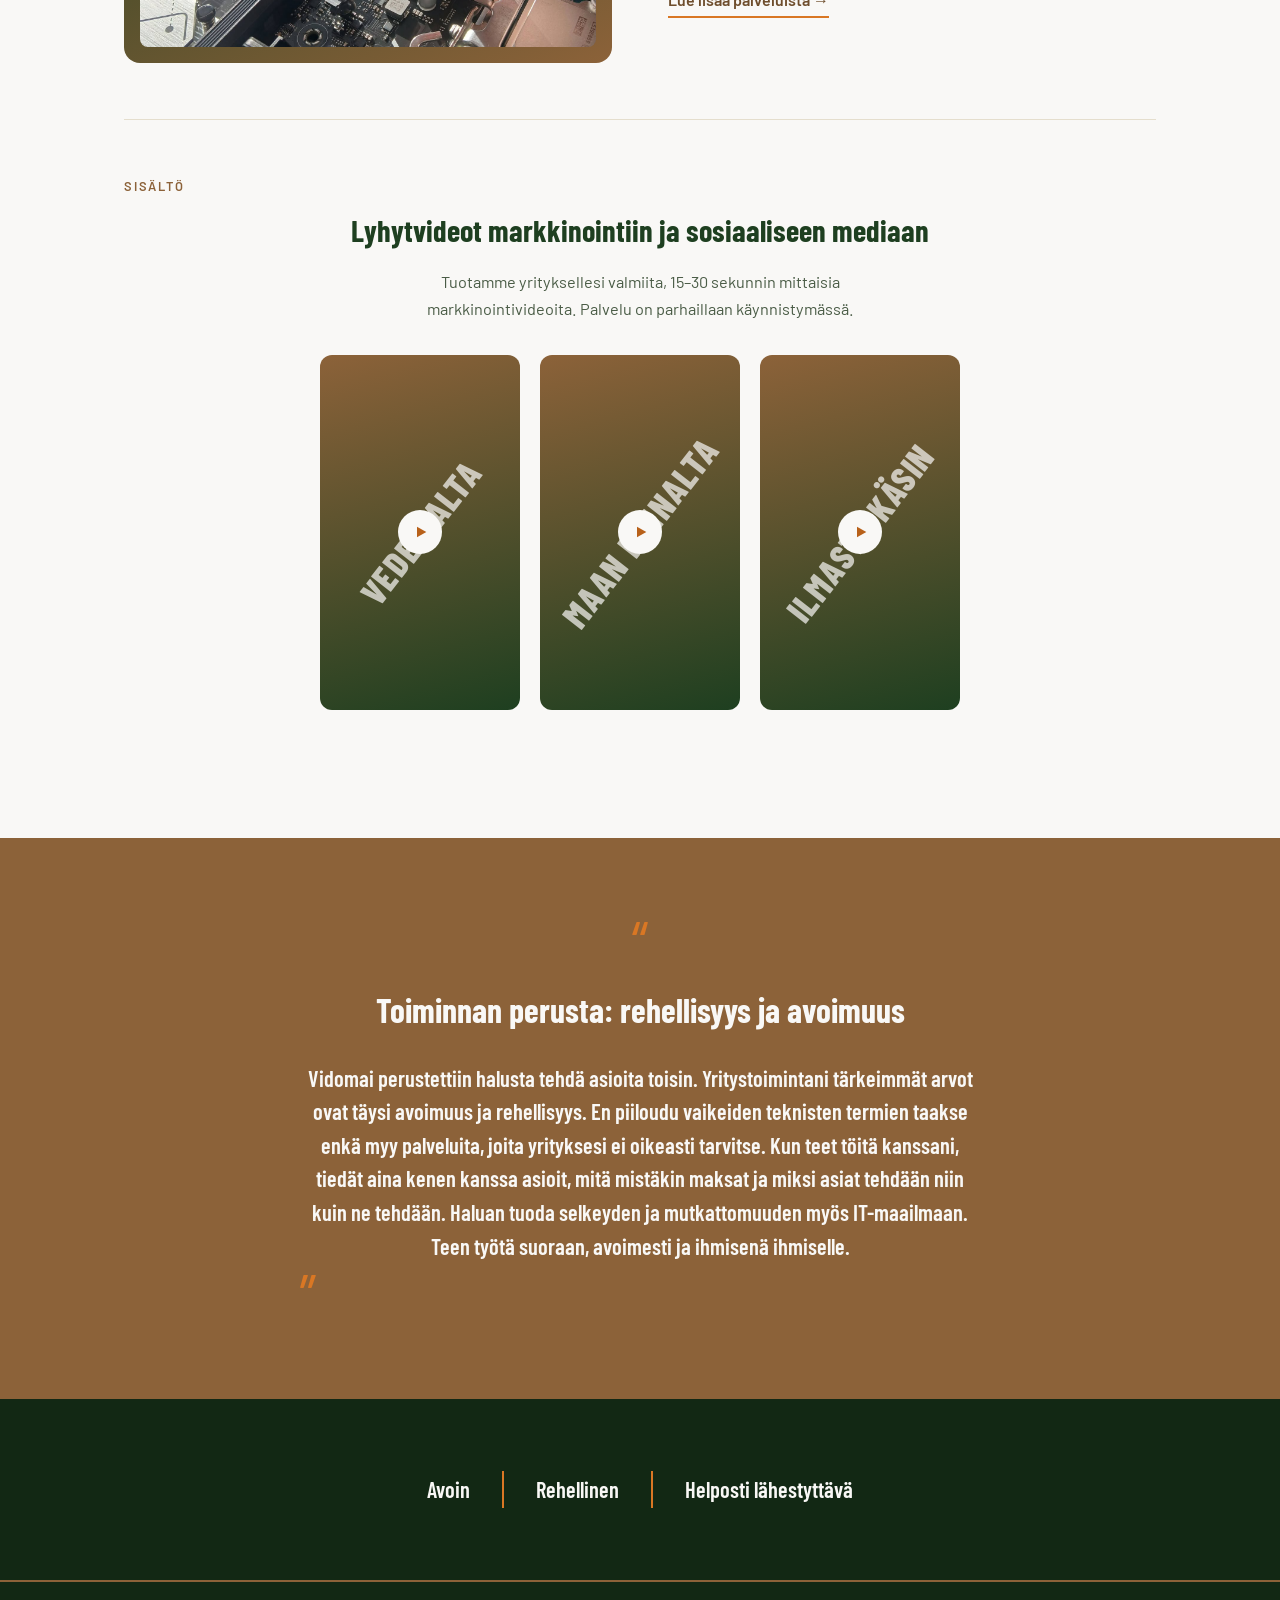
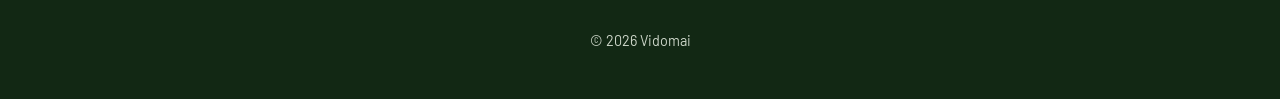
==== commit e72c36a2: "Poista allekirjoitus, lisää sulkeva lainausmerkki tekstin jälkeen Co-Authored-By: Claude Sonnet 5 <n" ====
--- a/index.html
+++ b/index.html
@@ -127,8 +127,8 @@
           tehdään niin kuin ne tehdään. Haluan tuoda selkeyden ja
           mutkattomuuden myös IT-maailmaan. Teen työtä suoraan, avoimesti ja
           ihmisenä ihmiselle.
-          <span class="quote-signature">— Joni</span>
         </blockquote>
+        <span class="quote-mark quote-mark-end">&rdquo;</span>
       </div>
     </section>
 
--- a/css/style.css
+++ b/css/style.css
@@ -695,15 +695,6 @@
   font-weight: 600;
 }
 
-.quote-section .quote-signature {
-  display: block;
-  margin-top: 16px;
-  font-family: var(--font-heading);
-  font-size: 1rem;
-  font-weight: 600;
-  color: var(--autumn);
-}
-
 .quote-mark {
   font-family: var(--font-heading);
   font-size: 4rem;
@@ -711,6 +702,15 @@
   display: block;
   line-height: 1;
   margin-bottom: 8px;
+  text-align: center;
+}
+
+.quote-mark-end {
+  max-width: 680px;
+  margin: 0 auto;
+  text-align: left;
+  margin-bottom: 0;
+  margin-top: 0;
 }
 
 /* Values */
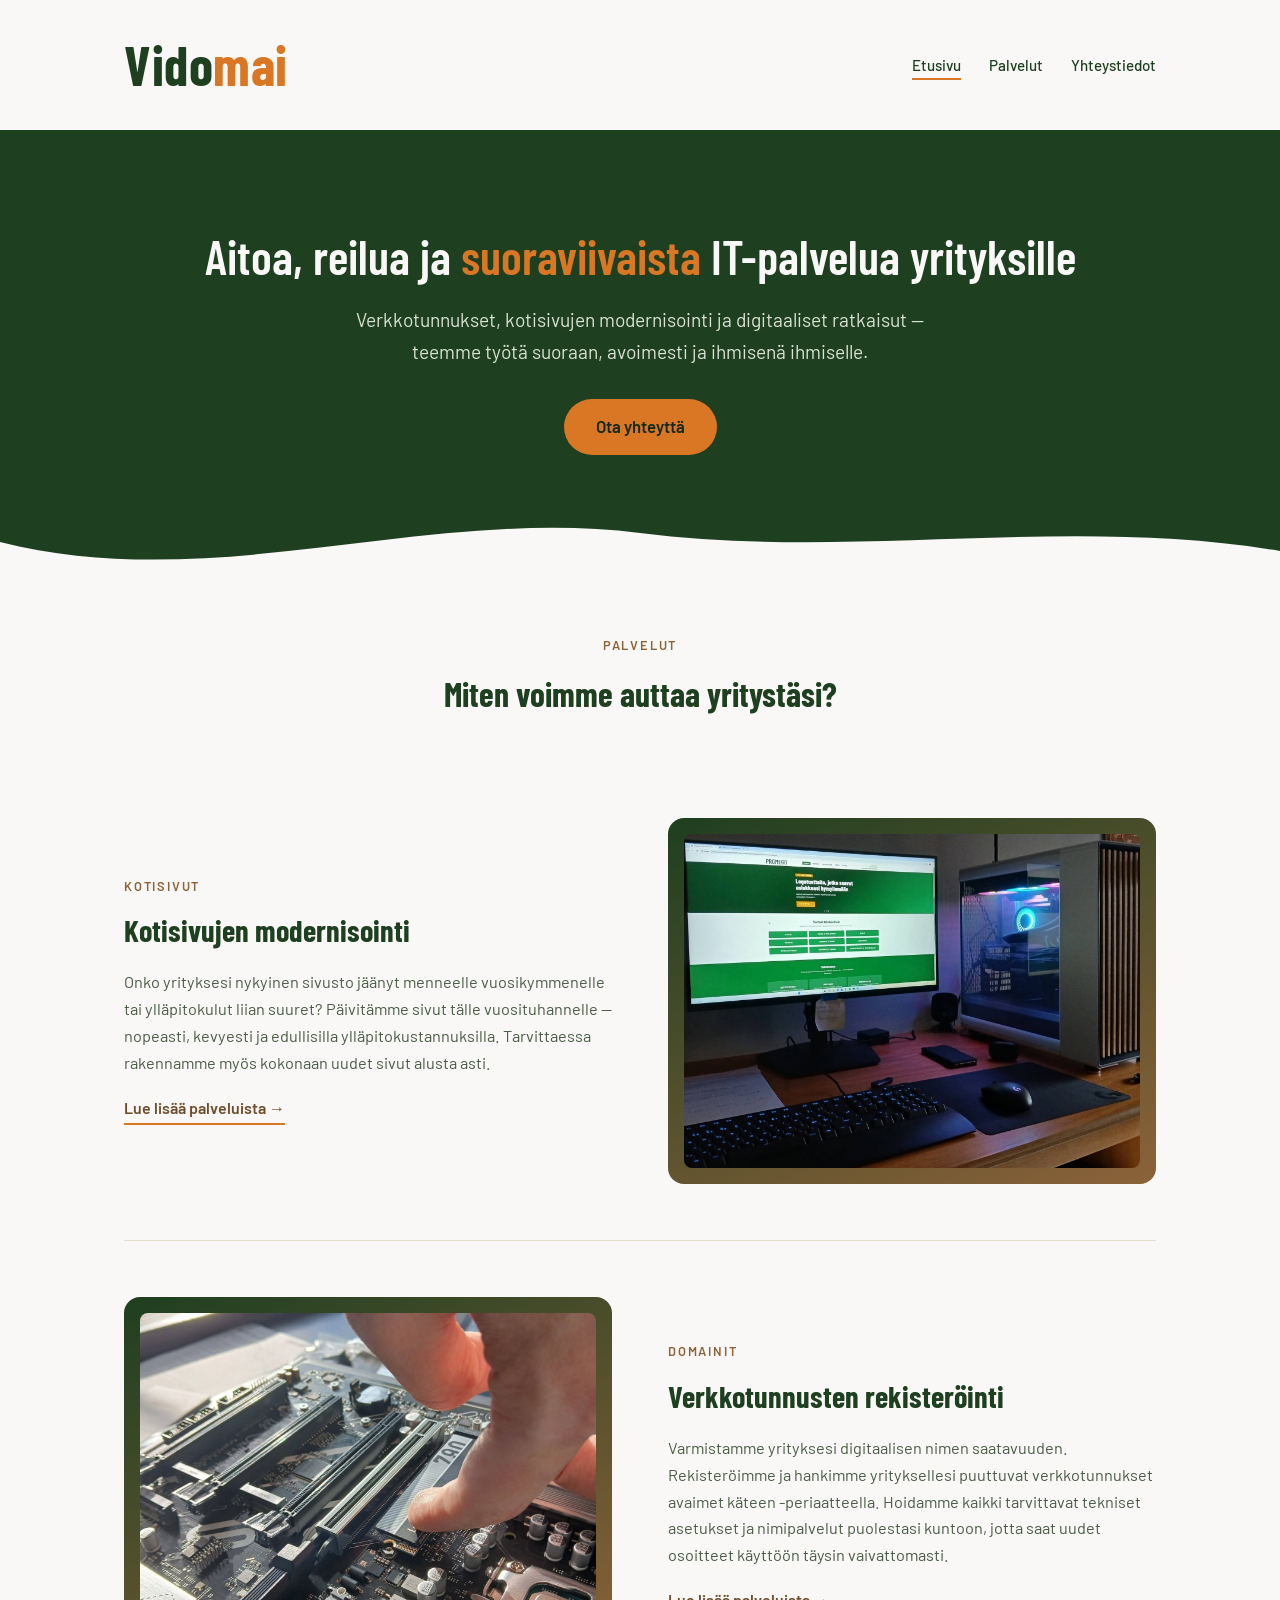
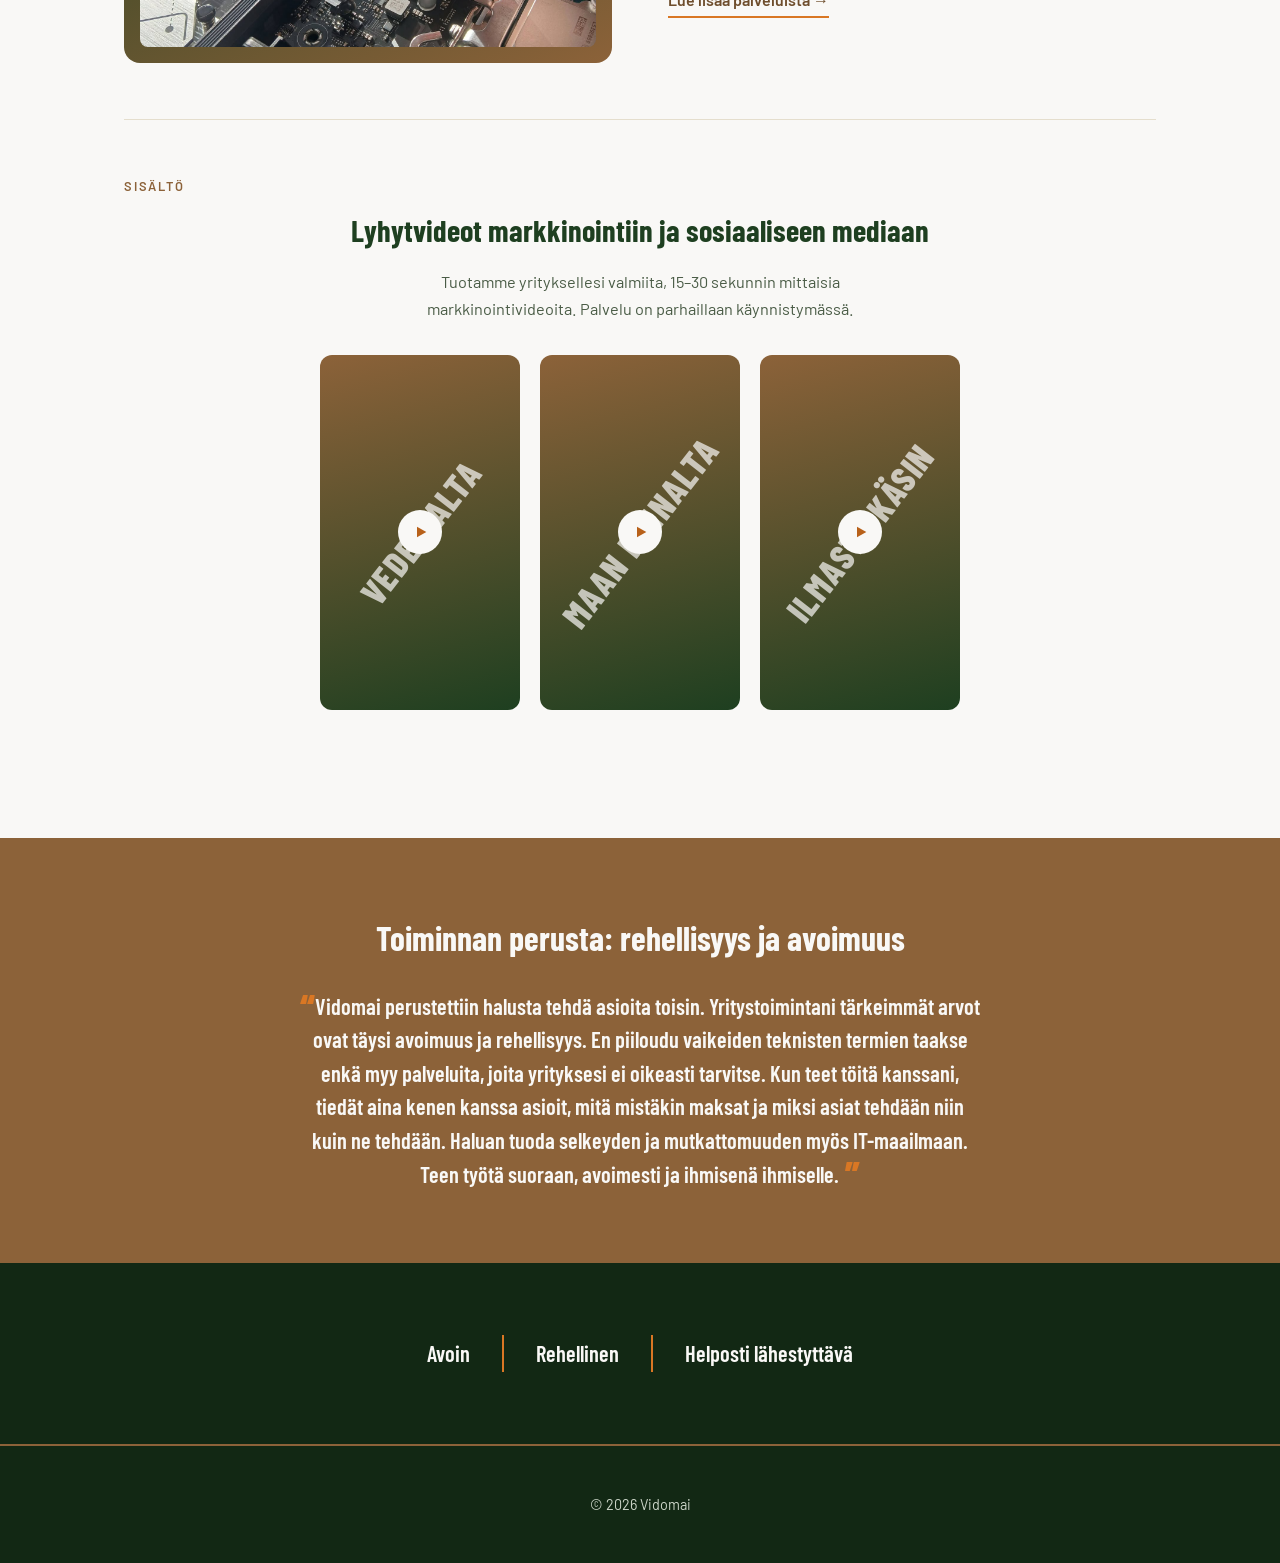
==== commit 7ab74506: "Korjaa lainausmerkkien sijainti - nyt tekstin alussa ja lopussa Co-Authored-By: Claude Sonnet 5 <nor" ====
--- a/index.html
+++ b/index.html
@@ -116,19 +116,17 @@
 
     <section class="quote-section">
       <div class="container">
-        <span class="quote-mark">&ldquo;</span>
         <h2>Toiminnan perusta: rehellisyys ja avoimuus</h2>
         <blockquote>
-          Vidomai perustettiin halusta tehdä asioita toisin. Yritystoimintani
-          tärkeimmät arvot ovat täysi avoimuus ja rehellisyys. En piiloudu
-          vaikeiden teknisten termien taakse enkä myy palveluita, joita
-          yrityksesi ei oikeasti tarvitse. Kun teet töitä kanssani, tiedät
-          aina kenen kanssa asioit, mitä mistäkin maksat ja miksi asiat
-          tehdään niin kuin ne tehdään. Haluan tuoda selkeyden ja
-          mutkattomuuden myös IT-maailmaan. Teen työtä suoraan, avoimesti ja
-          ihmisenä ihmiselle.
+          <span class="quote-mark">&ldquo;</span>Vidomai perustettiin halusta
+          tehdä asioita toisin. Yritystoimintani tärkeimmät arvot ovat täysi
+          avoimuus ja rehellisyys. En piiloudu vaikeiden teknisten termien
+          taakse enkä myy palveluita, joita yrityksesi ei oikeasti tarvitse.
+          Kun teet töitä kanssani, tiedät aina kenen kanssa asioit, mitä
+          mistäkin maksat ja miksi asiat tehdään niin kuin ne tehdään. Haluan
+          tuoda selkeyden ja mutkattomuuden myös IT-maailmaan. Teen työtä
+          suoraan, avoimesti ja ihmisenä ihmiselle.<span class="quote-mark quote-mark-end">&rdquo;</span>
         </blockquote>
-        <span class="quote-mark quote-mark-end">&rdquo;</span>
       </div>
     </section>
 
--- a/css/style.css
+++ b/css/style.css
@@ -270,7 +270,7 @@
 /* Service cards */
 .service-grid {
   display: grid;
-  grid-template-columns: repeat(auto-fit, minmax(230px, 1fr));
+  grid-template-columns: 1fr;
   gap: 28px;
 }
 
@@ -308,8 +308,19 @@
 
 .service-card p {
   color: var(--text-muted-on-light);
-  margin: 0;
+  margin: 0 0 14px;
   font-size: 0.96rem;
+}
+
+.service-card p:last-child {
+  margin-bottom: 0;
+}
+
+.service-card h4 {
+  font-family: var(--font-heading);
+  font-size: 1.05rem;
+  color: var(--wood-dark);
+  margin: 18px 0 10px;
 }
 
 /* Feature rows (etusivun palveluesittely, teksti + kuva vuorotellen) */
@@ -697,20 +708,15 @@
 
 .quote-mark {
   font-family: var(--font-heading);
-  font-size: 4rem;
+  font-size: 1.7em;
+  font-weight: 800;
   color: var(--autumn);
-  display: block;
-  line-height: 1;
-  margin-bottom: 8px;
-  text-align: center;
+  line-height: 0;
+  vertical-align: -0.18em;
 }
 
 .quote-mark-end {
-  max-width: 680px;
-  margin: 0 auto;
-  text-align: left;
-  margin-bottom: 0;
-  margin-top: 0;
+  margin-left: 0.15em;
 }
 
 /* Values */
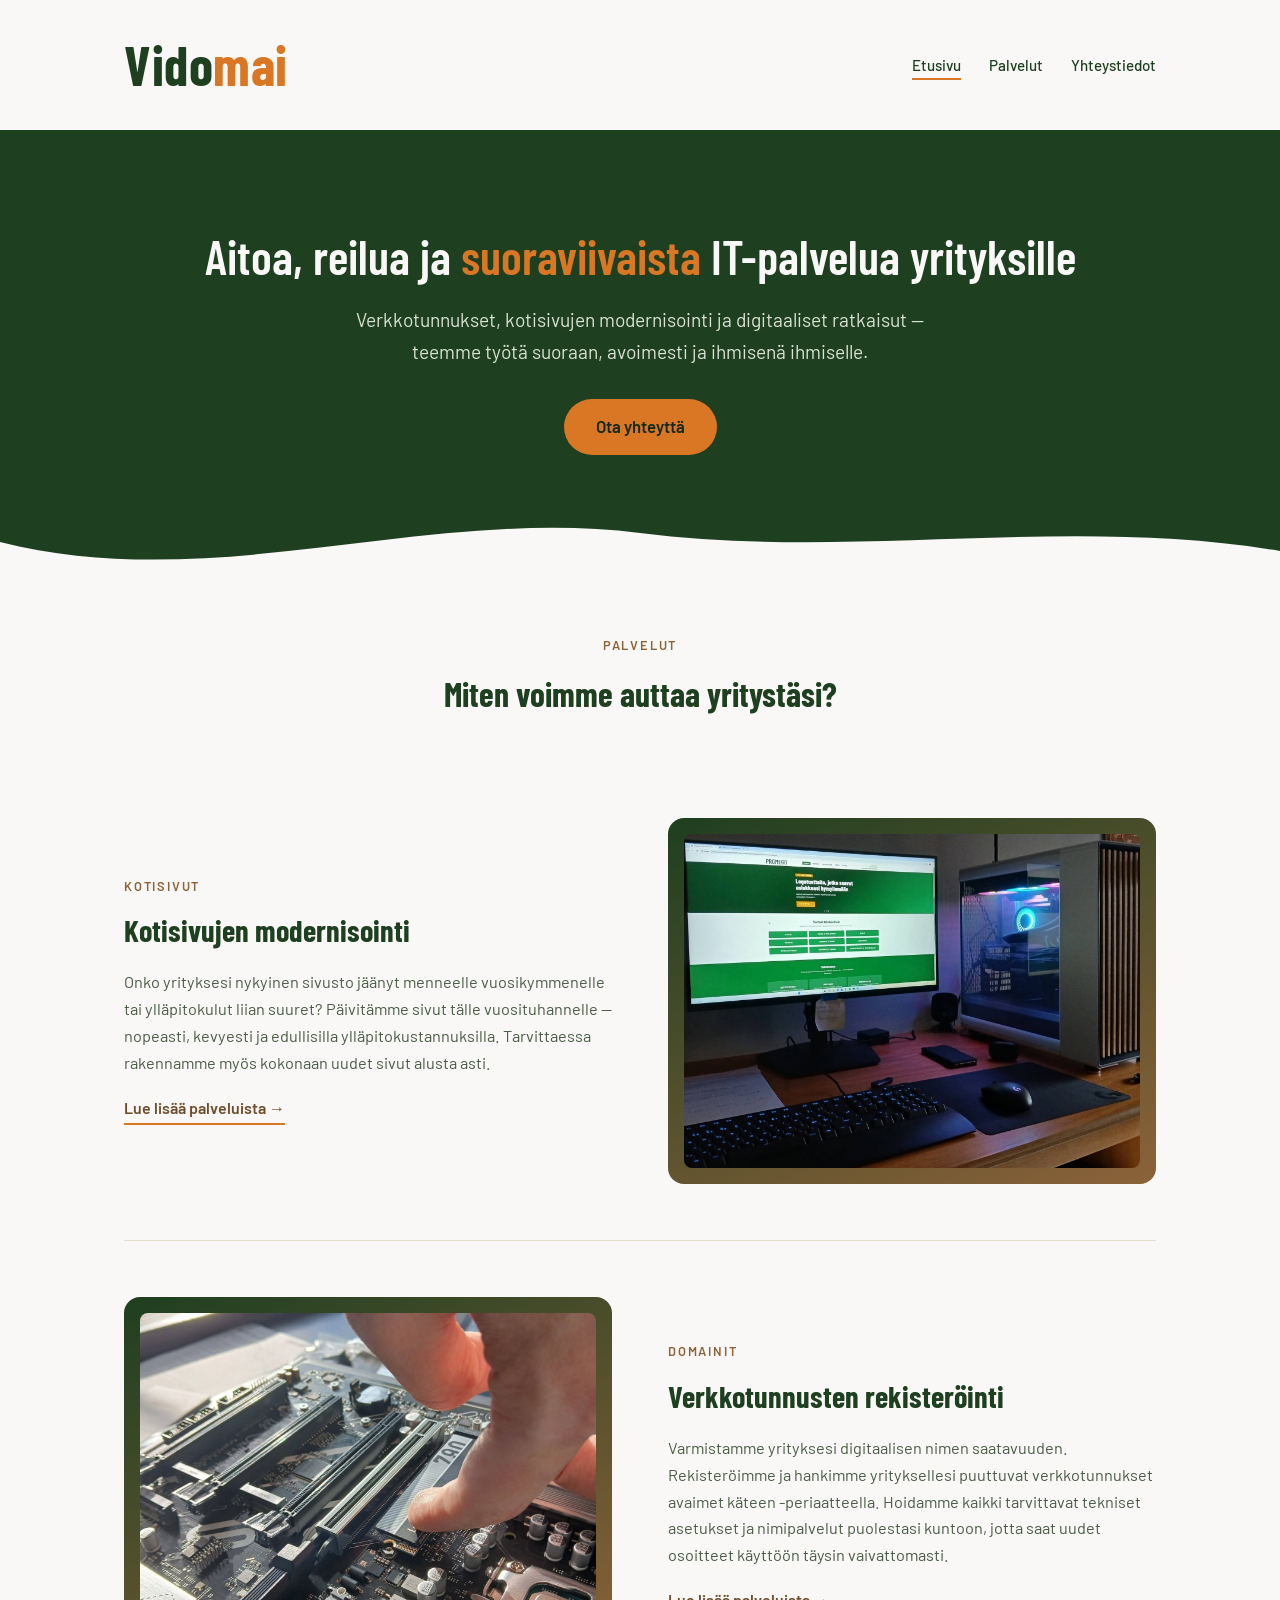
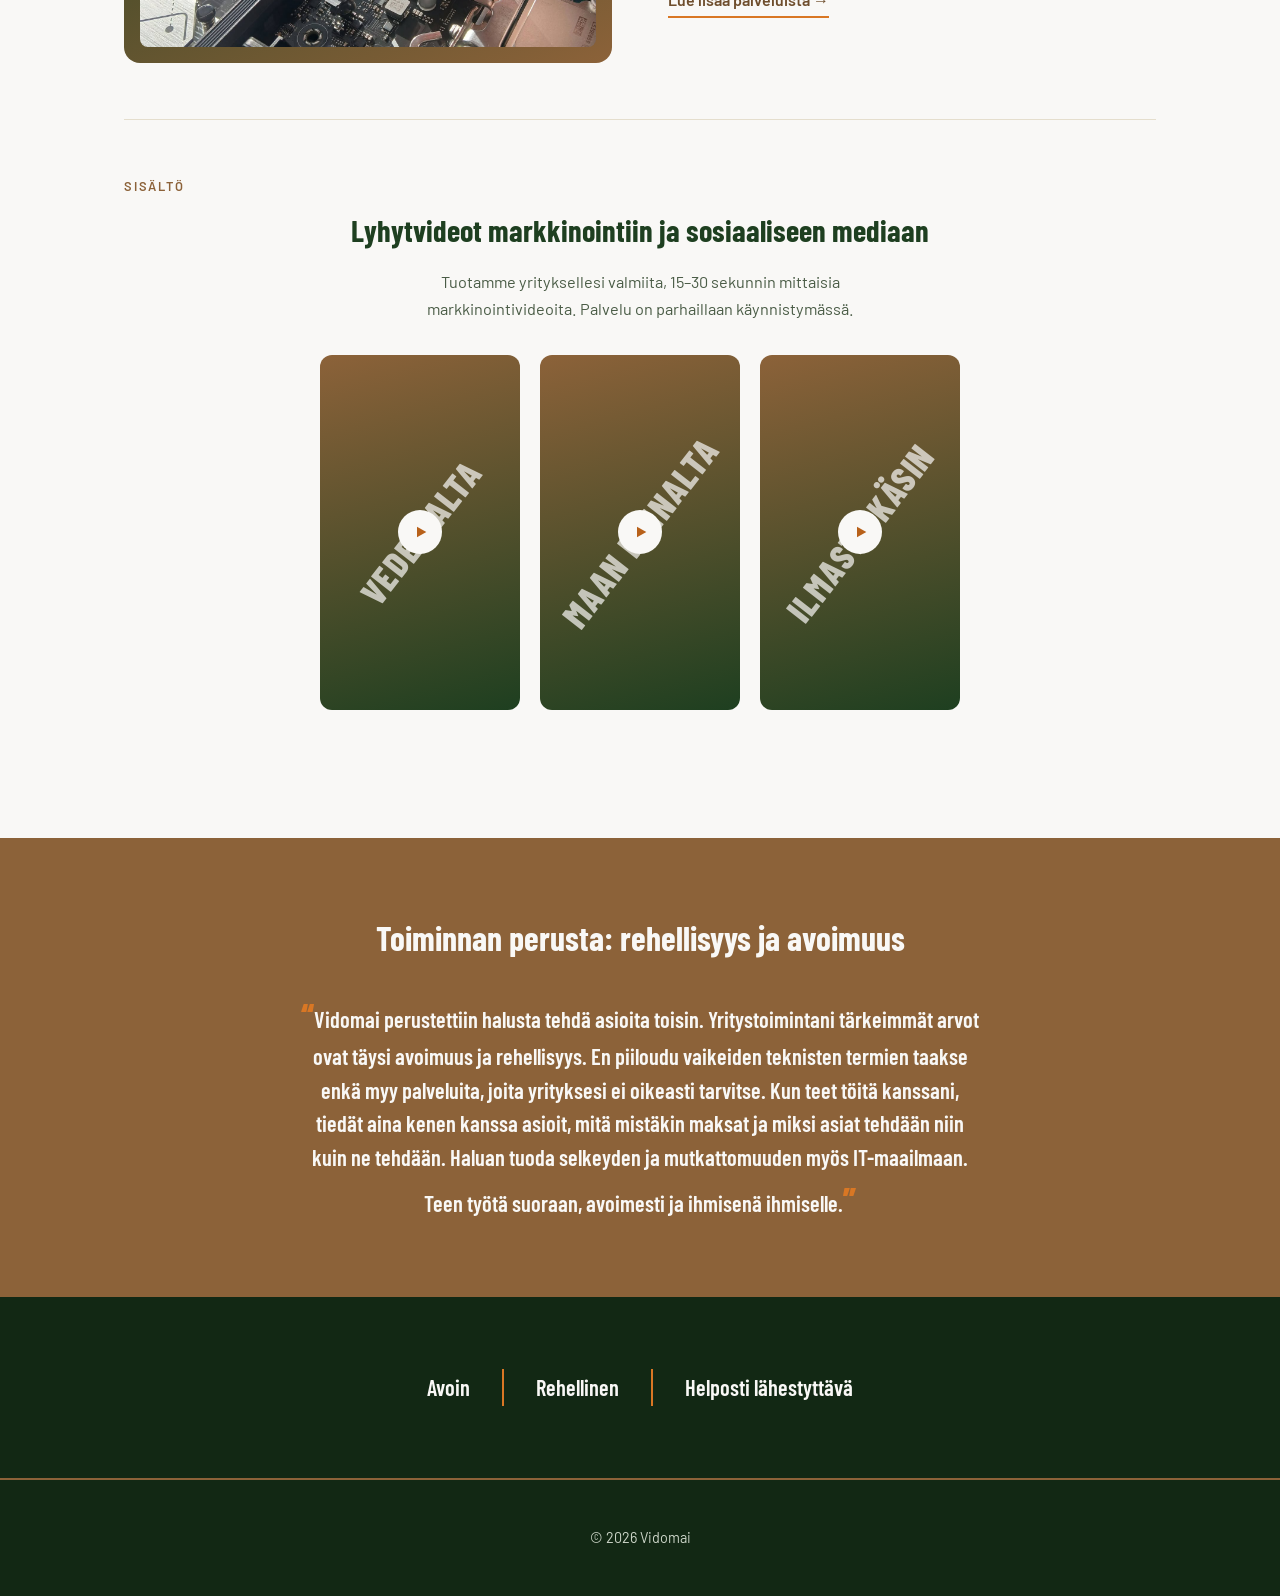
==== commit 3b3a6bb3: "Yksinkertaista lainausmerkin tyyliä - korjaa virheellinen rivitys Co-Authored-By: Claude Sonnet 5 <n" ====
--- a/index.html
+++ b/index.html
@@ -125,7 +125,7 @@
           Kun teet töitä kanssani, tiedät aina kenen kanssa asioit, mitä
           mistäkin maksat ja miksi asiat tehdään niin kuin ne tehdään. Haluan
           tuoda selkeyden ja mutkattomuuden myös IT-maailmaan. Teen työtä
-          suoraan, avoimesti ja ihmisenä ihmiselle.<span class="quote-mark quote-mark-end">&rdquo;</span>
+          suoraan, avoimesti ja ihmisenä ihmiselle.<span class="quote-mark">&rdquo;</span>
         </blockquote>
       </div>
     </section>
--- a/css/style.css
+++ b/css/style.css
@@ -708,15 +708,9 @@
 
 .quote-mark {
   font-family: var(--font-heading);
-  font-size: 1.7em;
+  font-size: 1.5em;
   font-weight: 800;
   color: var(--autumn);
-  line-height: 0;
-  vertical-align: -0.18em;
-}
-
-.quote-mark-end {
-  margin-left: 0.15em;
 }
 
 /* Values */
